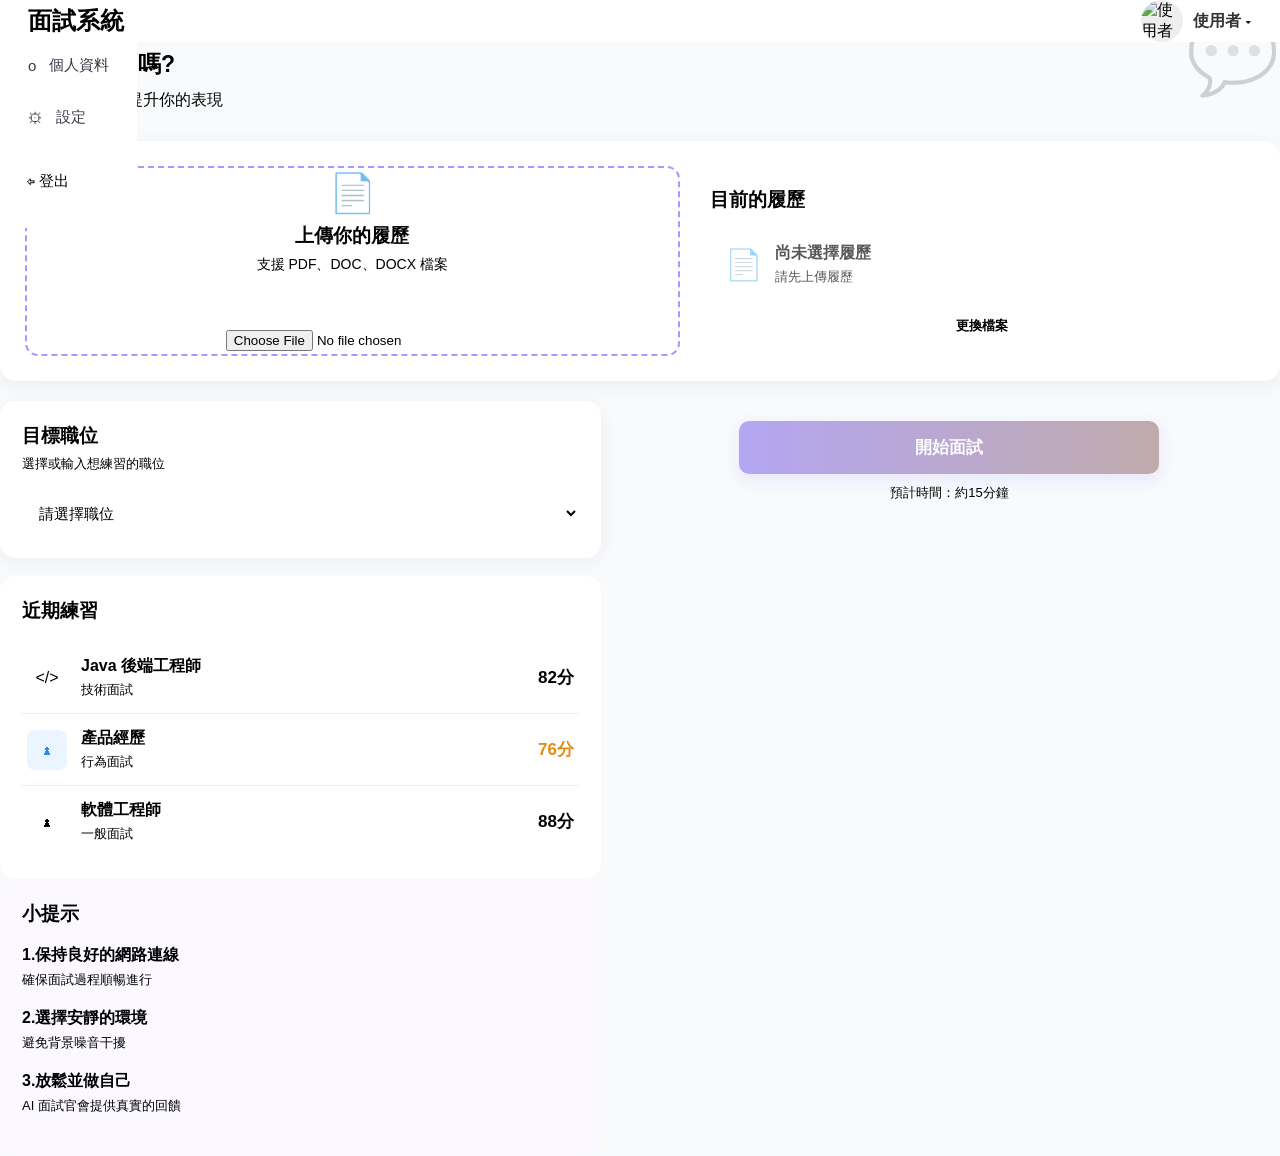
==== main.html @ 6838dca1 "Initial commit" ====
<!DOCTYPE html>
<html lang="zh-tw">
    <head>
        <meta charset="UTF-8">
        <meta name="viewpoint" content="width=device-width, intial-scale=1.0">
        <title>AI Interview</title>
        <link rel="stylesheet" href="style.css">
    </head>

    <body>
        <div class="app-shell">
            <header class="app-header">
                <div class="header-left">
                    <button id="drawerMenu" class="mobile-menu-btn">
                        ☰
                    </button>
                    <a href="main.html" class="dashboard-logo">
                        面試系統
                    </a>
                </div>
                <div id="user-profile" class="dashboard-user">
                    <img
                        id="user-photo"
                        class="dashboard-user-photo"
                        src=""
                        alt="使用者頭像"
                    >
                    <div class="dashboard-user-text">
                        <span id="user-name">
                            使用者
                        </span>
                        <span class="user-arrow">
                            ▾
                        </span>
                    </div>
            </header>
            <div id="overlay" class="app-overlay">

            </div>
            <aside id="sideDrawer" class="app-sidebar">
                ]<div class="sidebar-top">
                    <button id="closeBtn" class="sidebar-close">
                        x
                    </button>
                </div>
                <nav class="sidebar-menu">
                    <a href="#" class="sidebar-item">
                        <span>o</span>
                        個人資料
                    </a>
                    <a href="#" class="sidebar-item">
                        <span>⚙</span>
                        設定
                    </a>
                </nav>
                <div class="sidebar-bottom">
                    <button id="logout-btn" class="logout-btn">
                        <span>⇦</span>
                        登出
                    </button>
                </div>
            </aside>

            <main class="dashboard-main">
                <section class="welcome-section">
                    <div>
                        <h1>
                            Hi, <span id="welcome-name">使用者</span>
                        </h1>
                        <h2>
                            準備黑面試了嗎?
                        </h2>
                        <p>
                            透過AI模擬面試，提升你的表現
                        </p>
                    </div>
                    <div class="welcome-decoration">
                        💬
                    </div>
                </section>

                <section class="resume-card">
                    <div
                        id="resume-drop-zone"
                        class="resume-drop-zone"
                    >
                        <div class="resume-file-icon">
                            📄
                        </div>
                        <h3>
                            上傳你的履歷
                        </h3>
                        <p>
                            支援 PDF、DOC、DOCX 檔案
                        </p>
                        <button
                            id="select-resume-btn"
                            class="primary-small-btn"
                            type="button"
                        >
                            選擇檔案
                        </button>
                        <input
                            type="file"
                            id="resume-file"
                            accept=".pdf,.doc,.docx"
                        >
                    </div>
                    <div class="current-resume">
                        <h3>
                            目前的履歷
                        </h3>
                        <div
                            id="resume-preview"
                            class="resume-preview empty"
                        >
                            <div class="resume-preview-icon">
                                📄
                            </div>
                            <div class="resume-preview-info">
                                <strong id="resume-file-name">
                                    尚未選擇履歷
                                </strong>
                                <span id="resume-file-size">
                                    請先上傳履歷
                                </span>
                            </div>
                            <span
                                id="resume-check"
                                class="resume-check"
                            >
                            </span>
                        </div>
                        <button
                            id="change-resume-btn"
                            class="change-file-btn"
                            type="botton"
                        >
                            更換檔案
                        </button>
                    </div>
                </section>

                <section class="interview-settings">
                    <div class="setting-card">
                        <h3>
                            目標職位
                        </h3>
                        <p>
                            選擇或輸入想練習的職位
                        </p>
                        <select id="target-role">
                            <option value="">
                                請選擇職位
                            </option>
                            <option value="Java 後端工程師">
                                Java 後端工程師
                            </option>
                            <option value="前端工程師">
                                前端工程師
                            </option>
                            <option value="軟體工程師">
                                軟體工程師
                            </option>
                            <option value="資料工程師">
                                資料工程師
                        </select>
                    </div>

                <section class="start-interview-section">
                    <button
                        id="start-interview-btn"
                        class="start-interview-btn"
                        disabled
                    >
                        開始面試
                    </button>
                    <p>
                        預計時間：約15分鐘
                    </p>
                </section>

                <section class="dashboard-botton-grid">
                    <div class="recent-card">
                        <h3>
                            近期練習
                        </h3>
                        <div class="practice-item">
                            <div class="practice-icon">
                                &lt;/&gt;
                            </div>
                            <div class="practice-info">
                                <strong>
                                    Java 後端工程師
                                </strong>
                                <span>
                                    技術面試
                                </span>
                            </div>
                            <div class="practice-score good">
                                82分
                            </div>
                        </div>
                        <div class="practice-item">
                            <div class="practice-icon blue">
                                ♟
                            </div>
                            <div class="practice-info">
                                <strong>
                                    產品經歷
                                </strong>
                                <span>
                                    行為面試
                                </span>
                            </div>
                            <div class="practice-score normal">
                                76分
                            </div>
                        </div>
                        <div class="practice-item">
                            <div class="practice-icon">
                                ♟
                            </div>
                            <div class="practice-info">
                                <strong>
                                    軟體工程師
                                </strong>
                                <span>
                                    一般面試
                                </span>
                            </div>
                            <div class="practice-score good">
                                88分
                            </div>
                        </div>
                    </div>
                    <div class="tips-card">
                        <h3>
                            小提示
                        </h3>
                        <div class="tip">
                            <strong>
                                1.保持良好的網路連線
                            </strong>
                            <span>
                                確保面試過程順暢進行
                            </span>
                        </div>
                        <div class="tip">
                            <strong>
                                2.選擇安靜的環境
                            </strong>
                            <span>
                                避免背景噪音干擾
                            </span>
                        </div>
                        <div class="tip">
                            <strong>
                                3.放鬆並做自己
                            </strong>
                            <span>
                                AI 面試官會提供真實的回饋
                            </span>
                        </div>
                    </div>
                </section>
            </main>
        </div>
        <script type="module" src="script.js"></script>
    </body>
</html>
---- style.css ----
*{
    box-sizing: border-box;
    margin: 0;
    padding: 0;
}

body{
    font-family:"PingFang TC", "Helvetica Neue", Helvetica, Arial, sans-serif;
    background-color: #f8fafc;
}

.landing-container{
    width: 100%;
    height: 100vh;
    display: flex;
    flex-direction: column;
    background-color: #ffffff;
}

.top-nav{
    display: flex;
    justify-content: flex-start;
    align-items: center;
    padding: 15px 20px;
    gap: 20px;
    border-bottom: 1px solid #333333;
}

.user-profile{
    margin-left: auto;
    display: flex;
    align-items: center;
    gap: 10px;
    cursor: pointer;
}

.user-photo{
    width: 45px;
    height: 45px;
    border-radius: 50%;
    object-fit: cover;
}

.user-info{
    display: flex;
    flex-direction: column;
}

#user-name{
    font-size: 16px;
    font-weight: bold;
    color: #333333;
}

#user-email{
    font-size: 12px;
    color: #777777;
}

.text-logo{
    text-decoration: none;
    color: #1a6ab4;
    font-size: 24px;
    font-weight: bold;
}

.login-btn{
    background-color: #ffffff;
    color: #1a6ab4;
    border: 2px solid #1a6ab4;
    padding: 4px 24px;
    border-radius: 20px;
    font-size: 16px;
    font-weight: bold;
    cursor: pointer;
    transition: all 0.3s ease;
    margin-left: auto;
}

.login-btn:hover{
    background-color: #1a6ab4;
    color: #ffffff;
}

hr{
    border: none;
    border-top: 1px solid #e5e7eb;
    margin: 0;
}

.hero-section{
    width: 100%;
    max-width: 1482px;
    aspect-ratio: 1482/616;
    margin: 0 auto;
    overflow: hidden;
}

.hero-section img{
    width: 100%;
    height: 100%;
    object-fit: cover;
}

/****************************LOGIN.HTML*********************************/

.login-container{
    display: flex;
    justify-content: center;
    align-items: center;
    min-height: 100vh;
    background-color: #f8fafc;
    padding: 20px;
}

.login-card{
    background-color: #ffffff;
    border-radius: 12px;
    box-shadow: 0 4px 15px rgba(0,0,0,0.1);
    display: flex;
    padding: 40px;
    gap: 40px;
    width: 100%;
    max-width: 650px;
}

.login-traditional{
    flex: 1;
    display: flex;
    flex-direction: column;
    gap: 20px;
}

.input-group{
    display: flex;
    flex-direction: column;
    gap: 8px;
}

.input-group label{
    font-weight: bold;
    color: #4b5563;
    font-size: 16px;
}

.input-group input{
    padding: 12px;
    border: 1px solid #d1d5db;
    border-radius: 6px;
    font-size: 16px;
    outline: none;
    transition: border-color 0.3s;
}

.input-group input:focus{
    border-color: #1a6ab4;
}

.forgot-password{
    text-align: right;
    font-size: 14px;
    color: #1a6ab4;
    text-decoration: none;
    margin-top: -10px;
}

.forgot-password:hover{
    text-decoration: underline;
}

.register{
    text-align: left;
    font-size: 14px;
    color: #1a6ab4;
    text-decoration: none;
    margin-top: -10px;
}

.register:hover{
    text-decoration: underline;
}

.register-forgot{
    display: flex;
    justify-content: space-between;
    align-items: center;
    width: 100%;
    margin-top: -10px;
}

.register-forgot a{
    text-decoration: none;
    color: #64748b;
    font-size: 14px;
}

.register-forgot a:hover{
    color: #1a6ab4;
}

.submit-btn{
    background-color: #1a6ab4;
    color: white;
    border: none;
    padding: 12px;
    border-radius: 6px;
    font-size: 16px;
    font-weight: bold;
    cursor: pointer;
    transition: background-color 0.3s;
}

.submit-btn:hover{
    background-color: #145a9a;
}

.divider{
    width: 2px;
    background-color: #e5e7eb;
    margin: 10px 0;
}

.login-others{
    flex:1;
    display: flex;
    flex-direction: column;
    align-items: center;
    justify-content: center;
    gap: 25px;
}

.login-others p{
    font-size: 18px;
    font-weight: bold;
    color: #4b5563;
}

.social-icons{
    display: flex;
    gap: 20px;
}

.icon-btn{
    width: 50px;
    height: 50px;
    border-radius: 50%;
    object-fit: cover;
    border: 1px solid #d1d5db;
    background-color: #ffffff;
    font-size: 20px;
    font-weight: bold;
    color: #555555;
    cursor: pointer;
    display: flex;
    justify-content: center;
    align-items: center;
    transition: all 0.3s;
}

.icon-btn:hover{
    background-color: #f3f4f6;
    border-color: #9ca3af;
    transform: scale(1.1);
}

/****************************main.html*********************************/
.menu-btn{
    background: none;
    border: none;
    color: #1a6ab4;
    font-size: 28px;
    cursor: pointer;
    transition: color 0.3s;
    padding: 8px 12px;
    border-radius: 4px;
    align-self: flex-start;
    margin-top: 10px;
    margin-left: 10px;
}

.menu-btn:hover{
    color: #145a9a;
    background-color: #f3f4f6;
}

.drawer{
    position: fixed;
    top: 0;
    left: 0;
    width: 280px;
    height: 100vh;
    background: white;
    box-shadow: 2px 0 10px rgba(0,0,0,0.2);
    z-index: 1000;
    transform: translateX(-100%);
    transition: transform 0.3s ease-in-out;
}

.drawer.is-open{
    transform: translateX(0);
}

.overlay{
    position: fixed;
    top: 0;
    left: 0;
    width: 100%;
    height: 100vh;
    background-color: rgba(0,0,0,0.5);
    z-index: 900;
    opacity: 0;
    pointer-events: none;
    transition: opacity 0.3s ease-in-out;
}

.overlay.is-open{
    opacity: 1;
    pointer-events: auto;
}

.drawer-header{
    display: flex;
    justify-content: space-between;
    padding: 20px;
    border-bottom: 1px solid #e5e7eb;
}

.close-btn{
    background: none;
    border: none;
    font-size: 20px;
    cursor: pointer;
}

.drawer-menu{
    list-style: none;
    padding: 20px;
    display: flex;
    flex-direction: column;
    gap: 15px;
}

.drawer-menu a{
    text-decoration: none;
    color: #333;
    font-size: 18px;
    display: block;
}

.drawer-menu a:hover{
    color: #1a6ab4;
}

.contact{
    list-style: none;
    padding: 20px;
    display: flex;
    flex-direction: column;
    gap: 15px;
}

.contact a{
    text-decoration: none;
    color: #333;
    font-size: 16px;
    display: block;
}

.contact a:hover{
    color: #1a6ab4;
}

/****************************Information.html*********************************/
.info-container{
    display: flex;
    justify-content: center;
    align-items: center;
    min-height: 100vh;
    background-color: #f8fafc;
    padding: 20px;
    flex-direction: column;
    font-size: 24px;
}

.required::after{
    content: " *";
    color: red;
    font-size: 14px;
}

.input-group, .submit-info-btn{
    margin-bottom: 20px;
    padding: 2px;
    display: flex;
    gap: 10px;
}

.input-group label{
    width: 80px;
    text-align: left;
    font-weight: bold;
}

.input-group input{
    flex: 1;
    padding: 8px;
}

.submit-info-btn{
    margin-bottom: 20px;
    display: flex;
    justify-content: center;
    gap: 20px;
    flex-direction: row;
    align-items: center;
}

.submit-info-btn a{
    padding: 10px 20px;
    font-size: 14px;
    font-weight: bold;
    border: 2px solid #abcaf0;
    border-radius: 10px;
    background-color: #abcaf0;
    cursor: pointer;
    transition: opacity 0.1s ease-in 0.1s;
    text-decoration: none;
    color: #4b5563;
}

.submit-info-btn a:hover{
    box-shadow: 0 4px 8px rgba(0,0,0,0.2);
}

.resume-container{
    flex: 1;
    display: flex;
    flex-direction: column;
    justify-content: center;
    align-items: center;
    gap: 20px;
}

.resume-btn{
    width: 220px;
    padding: 15px 30px;
    border: none;
    border-radius: 10px;
    background-color: #1a6ab4;
    color: white;
    font-size: 20px;
    font-weight: bold;
    cursor: pointer;
    transition: 0.3s;
}

.resume-btn:hover{
    background-color: #145a9a;
    transform: translateY(-2px);
}

.resume-info{
    display: none;
    align-items: center;
    gap: 10px;
    padding: 15px 25px;
    background-color: #f8fafc;
    border: 1px solid #d1d5db;
    border-radius: 10px;
    font-size: 16px;
}

.file-icon{
    font-size: 30px;
}

.root{
    --purple: #6c4cf1;
    --purple-dark: #5638dd;
    --purple-light: #f0ecff;
    --background: #f8f7fc;
    --surface: #ffffff;
    --text-main: #202124;
    --text-secondary: #77758a;
    --border: #e6e3ef;
    --green: #19a765;
    --sidebar-width: 220px;
    --header-height: 70px;
}

.app-shell{
    min-height: 100vh;
    background: var(--background);
}

.app-header{
    height: var(--header-height);
    position: fixed;
    top: 0;
    left: 0;
    right: 0;
    z-index: 1200;
    background: white;
    border-bottom: 1px solid var(--border);
    display: flex;
    justify-content: space-between;
    align-items: cneter;
    padding: 0 28px;
}

.header-left{
    display: flex;
    align-items: center;
    gap: 15px;
}

.dashboard-logo{
    color: var(--purple);
    font-size: 24px;
    font-weight: 800;
    text-decoration: none;
}

.mobile-menu-btn{
    display: none;
    border: none;
    background: none;
    font-size: 26px;
    cursor: pointer;
}

.dashboard-user{
    display: flex;
    align-items: center;
    gap: 10px;
    cursor: pointer;
}

.dashboard-user-photo{
    width: 42px;
    height: 42px;
    border-radius: 50%;
    object-fit: cover;
    background: #eee;
}

.dashground-user-text{
    display: flex;
    align-items: center;
    gap: 8px;
    font-weight: 700;
}

.user-arrow{
    font-size: 13px;
}

.app-sidebar{
    position: fixed;
    left: 0;
    top: var(--header-height);
    width: var(--sidebar-width);
    height: calc(100vh - var(--header-height));
    background: white;
    border-right: 1px solid var(--border);
    z-index: 1000;
    display: flex;
    flex-direction: column;
    padding: 25px 12px;
}

.sidebar-top{
    display: none;
}

.sidebar-menu{
    display: flex;
    flex-direction: column;
    gap: 7px;
}

.sidebar-item{
    padding: 13px 16px;
    display: flex;
    align-items: center;
    gap: 13px;
    border-radius: 9px;
    color: #393746;
    text-decoration: none;
    font-size: 15px;
    transition: 0.2s;
}

.sidebar-item:hover{
    background: #f6f3ff;
    color: var(--purple);
}

.sidebar-item-active{
    background: var(purple-light);
    color: var(--purple);
    font-weight: 700;
}

.sidebar-bottom{
    margin-top: auto;
    border-top: 1px solid var(--border);
    padding-top: 20px;
}

.logout-btn{
    width: 100%;
    border: none;
    background: none;
    padding: 12px 15px;
    text-align: left;
    cursor: pointer;
    font-size: 15px;
    border-radius: 8px;
}

.logout-btn:hover{
    background: #f5f5f7;
}

.dashboard-main{
    margin-left: var(--sidebar-width);
    padding:
        calc(var(--header-height) + 40px)
        55px
        60px;
    max-width: 1350px;
}

.welcome-section{
    display: flex;
    justify-content: space-between;
    align-items: center;
    margin-bottom: 30px;
}

.welcome-section h1{
    font-size: 30px;
    color: var(--text-main);
    margin-bottom: 8px;
}

.welcome-section h2{
    font-size: 23px;
    margin-bottom: 10px;
}

.welcome-section p{
    color: var(--text-secondary);
}

.welcome-decoration{
    font-size: 75px;
    opacity: 0.17;
}

.resume-card{
    background: white;
    border: 1px solid var(--border);
    border-radius: 16px;
    padding: 25px;
    display: grid;
    grid-template-columns: 1.2fr 1fr;
    gap: 30px;
    box-shadow: 0 5px 20px rgba(43, 35, 79, 0.06);
}

.resume-drop-zone{
    border: 2px dashed #a897ff;
    border-radius: 13px;
    min-height: 190px;
    display: flex;
    flex-direction: column;
    align-items: center;
    justify-content: center;
    cursor: pointer;
    transition: 0.25s;
}

.resume-drop-zone:hover{
    background: #faf9ff;
    border-color: var(--purple);
}

.resume-file-icon{
    font-size: 38px;
    margin-bottom: 8px;
}

.resume-drop-zone h3{
    margin-bottom: 7px;
}

.resume-drop-zone p{
    color: var(--text-secondary);
    margin-bottom: 18px;
    font-size: 14px;
}

.primary-small-btn{
    border: none;
    border-radius: 8px;
    padding: 10px 22px;
    background: var(--purple);
    color: white;
    font-weight: 700;
    cursor: pointer;
}

.primary-small-btn:hover{
    background: var(--purple-dark);
}

.current-resume{
    display: flex;
    flex-direction: column;
    justify-content: center;
}

.current-resume h3{
    margin-bottom: 14px;
}

.resume-preview{
    display: flex;
    align-items: center;
    gap: 13px;
    border: 1px solid var(--border);
    border-radius: 10px;
    padding: 15px;
    min-height: 75px;
}

.resume-preview.empty{
    opacity: 0.65;
}

.resume-preview-icon{
    font-size: 30px;
}

.resume-preview-info{
    display: flex;
    flex-direction: column;
    gap: 4px;
    flex: 1;
}

.resume-preview-info span{
    font-size: 13px;
    color: var(--text-secondary);
}

.resume-check{
    font-size: 25px;
    color: var(--green);
    font-weight: 700;
}

.change-file-btn{
    border: none;
    background: none;
    color: var(--purple);
    cursor: pointer;
    margin-top: 15px;
    font-weight: 700;
}

.interview-settings{
    display: grid;
    grid-template-columns: 1fr 1.1fr;
    gap: 18px;
    margin-top: 20px;
}

.setting-card{
    background: white;
    border: 1px solid var(--border);
    border-radius: 15px;
    padding: 22px;
    box-shadow: 0 5px 20px rgba(43,35,79,0.05);
}

.setting-card h3{
    margin-bottom: 6px;
}

.setting-card > p{
    color: var(--text-secondary);
    font-size: 13px;
    margin-bottom: 18px;
}

#target-role{
    width: 100%;
    padding: 13px;
    border: 1px solid var(--border);
    border-radius: 8px;
    background: white;
    font-size: 15px;
    outline: none;
}

#target-role:focus{
    border-color: var(--purple);
}

.interview-types{
    display: grid;
    grid-template-columns: repeat(3,1fr);
    gap: 10px;
}

.type-option{
    border: 1px solid var(--border);
    border-radius: 10px;
    padding: 14px 8px;
    cursor: pointer;
    text-align: center;
    display: flex;
    flex-direction: column;
    gap: 5px;
    transition: 0.2s;
}

.type-option input{
    display: none;
}

.type-option:hover{
    border-color: #a996ff;
}

.type-option.selected{
    border-color: var(--purple);
    color: var(--purple);
    background: #faf8ff;
}

.type-icon{
    font-size: 20px;
}

.type-option small{
    color: var(--text-secondary);
}

.start-interview-section{
    text-align: center;
    padding: 20px;
}

.start-interview-btn{
    width: 420px;
    max-width: 100%;
    padding: 15px;
    border: none;
    border-radius: 10px;
    background: linear-gradient(
        90deg,
        #6241e9,
        #7d4b4a
    );
    color: white;
    font-size: 17px;
    font-weight: 800;
    cursor: pointer;
    box-shadow: 0 5px 15px rgba(108, 76, 241, 0.25);
    transition: 0.2s;
}

.start-interview-btn:hover:not(:diisabled){
    transform: translateY(-2px);
}

.start-interview-btn:disabled{
    opacity: 0.45;
    cursor: not-allowed;
}

.start-interview-section p{
    margin-top: 10px;
    color: var(--text-secondary);
    font-size: 13px;
}

.dashboard-bottom-grid{
    display: grid;
    grid-template-columns: 2fr 1fr;
    gap: 18px;
}

.recent-card, .tips-card{
    background: white;
    border: 1px solid var(--border);
    border-radius: 15px;
    padding: 22px;
}

.recent-card h3, .tips-card h3{
    margin-bottom: 18px;
}

.practice-item{
    display: flex;
    align-items: center;
    gap: 14px;
    padding: 14px 5px;
    border-bottom: 1px solid #eee;
}

.practice-item:last-child{
    border-bottom: none;
}

.practice-icon{
    width: 40px;
    height: 40px;
    border-radius: 8px;
    display: flex;
    justify-content: center;
    align-items: center;
    background: var(--purple-light);
    color: var(--purple);
}

.practice-icon.blue{
    background: #eaf5ff;
    color: #268cf3;
}

.practice-info{
    display: flex;
    flex-direction: column;
    flex: 1;
    gap: 4px;
}

.practice-info span{
    font-size: 13px;
    color: var(--text-secondary);
}

.practice-score{
    font-weight: 800;
    font-size: 17px;
}

.practice-score.normal{
    color: #e68a16;
}

.tips-card{
    background: #fbf9ff;
    border-color: #dcd3ff;
}

.tips-card h3{
    color: var(--purple);
}

.tip{
    margin-bottom: 19px;
    display: flex;
    flex-direction: column;
    gap: 5px;
}

.tip span{
    color: var(--text-secondary);
    font-size: 13px;
}

.app-overlay{
    display: none;
}

@media(max-width: 850px){
    .mobile-menu-btn{
        display: block;
    }

    .dashboard-user-text{
        display: none;
    }

    .app-sidebar{
        transform: translateY(-100%);
        transition: transform 0.3s ease;
    }

    .app-sidebar.is-open{
        transform: translateX(0);
    }

    .sidebar-top{
        display: block;
        text-align: right;
    }

    .sidebar-close{
        border: none;
        background: none;
        font-size: 30px;
        cursor: pointer;
    }

    .app-overlay{
        display: block;
        position: fixed;
        inset: 0;
        background: rgba(0,0,0,0.35);
        z-index: 900;
        opacity: 0;
        pointer-events: none;
        transition: 0.3s;
    }

    .app-overlay.is-open{
        opacity: 1;
        pointer-events: auto;
    }

    .dashboard-card{
        grid-template-columns: 1fr;
    }

    .interview-settings{
        grid-template-columns: 1fr;
    }

    .dashboard-bottom-grid{
        grid-template-columns: 1fr;
    }

    .interview-types{
        grid-template-columns: 1fr;
    }

    .welcome-decoration{
        display: none;
    }
}
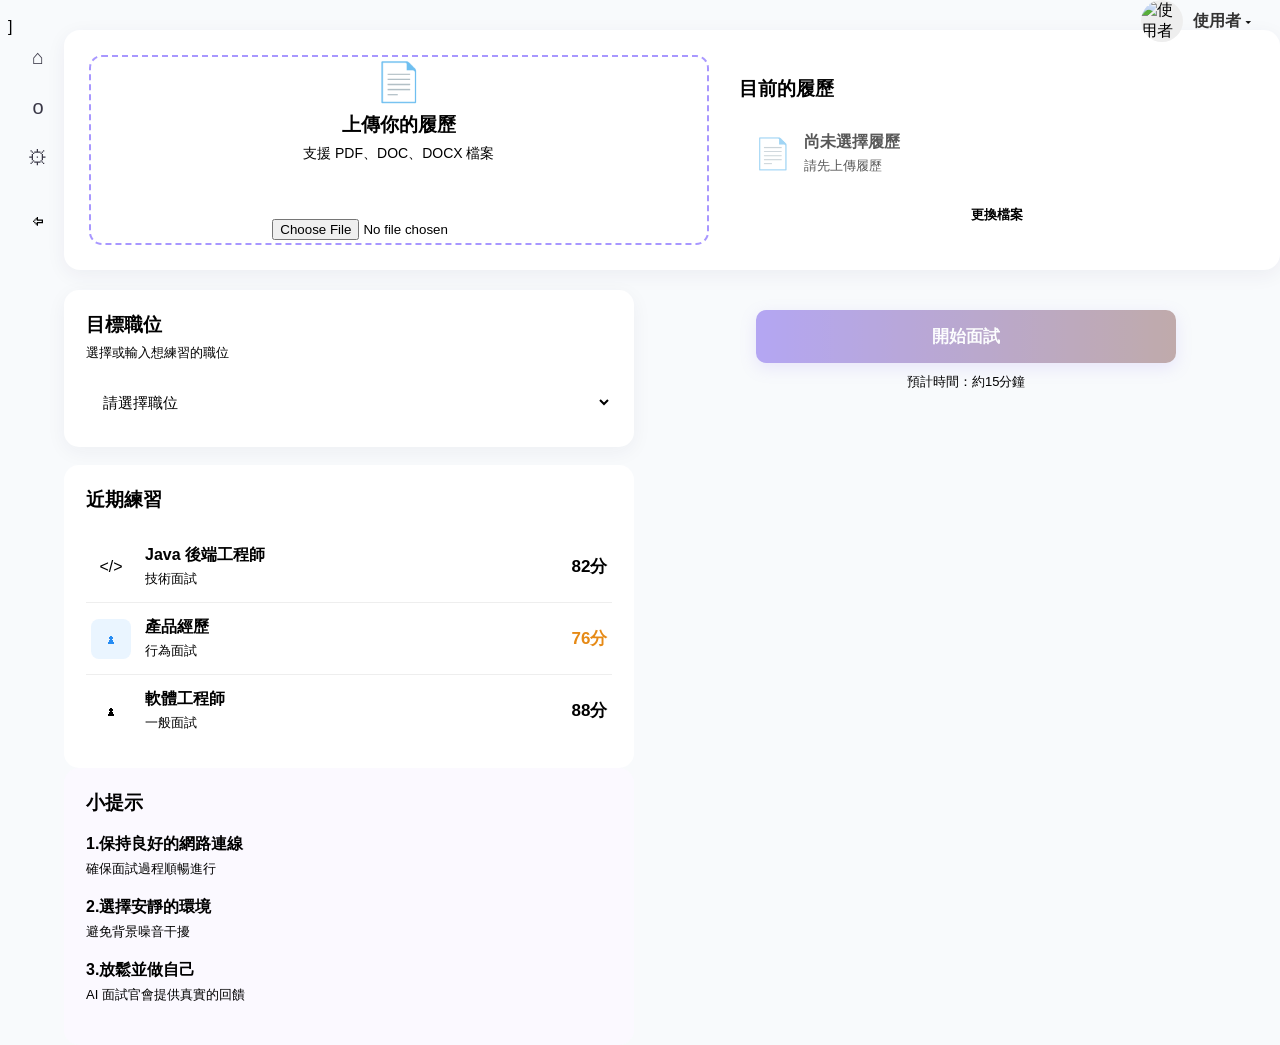
==== commit e54b7555: "sidebar adjust" ====
--- a/main.html
+++ b/main.html
@@ -10,14 +10,8 @@
     <body>
         <div class="app-shell">
             <header class="app-header">
-                <div class="header-left">
-                    <button id="drawerMenu" class="mobile-menu-btn">
-                        ☰
-                    </button>
-                    <a href="main.html" class="dashboard-logo">
-                        面試系統
-                    </a>
-                </div>
+                <!--<div class="header-left">
+                </div>-->
                 <div id="user-profile" class="dashboard-user">
                     <img
                         id="user-photo"
@@ -44,26 +38,30 @@
                     </button>
                 </div>
                 <nav class="sidebar-menu">
-                    <a href="#" class="sidebar-item">
-                        <span>o</span>
-                        個人資料
+                    <a href="main.html" class="sidebar-item" title="首頁">
+                        <span class="menu-icon">⌂</span>
+                        <span class="menu-text">首頁</span>
                     </a>
-                    <a href="#" class="sidebar-item">
-                        <span>⚙</span>
-                        設定
+                    <a href="#" class="sidebar-item" title="個人資料">
+                        <span class="menu-icon">o</span>
+                        <span class="menu-text">個人資料</span>
+                    </a>
+                    <a href="#" class="sidebar-item" title="設定">
+                        <span class="menu-icon">⚙</span>
+                        <span class="menu-text">設定</span>
                     </a>
                 </nav>
                 <div class="sidebar-bottom">
-                    <button id="logout-btn" class="logout-btn">
-                        <span>⇦</span>
-                        登出
+                    <button id="logout-btn" class="logout-btn" title="登出">
+                        <span class="menu-icon">⇦</span>
+                        <span class="menu-text">登出</span>
                     </button>
                 </div>
             </aside>
 
             <main class="dashboard-main">
                 <section class="welcome-section">
-                    <div>
+                    <!--<div>
                         <h1>
                             Hi, <span id="welcome-name">使用者</span>
                         </h1>
@@ -73,10 +71,7 @@
                         <p>
                             透過AI模擬面試，提升你的表現
                         </p>
-                    </div>
-                    <div class="welcome-decoration">
-                        💬
-                    </div>
+                    </div>-->
                 </section>
 
                 <section class="resume-card">
--- a/style.css
+++ b/style.css
@@ -500,11 +500,11 @@
     left: 0;
     right: 0;
     z-index: 1200;
-    background: white;
+    background: transparent;
     border-bottom: 1px solid var(--border);
     display: flex;
-    justify-content: space-between;
-    align-items: cneter;
+    justify-content: flex-end;
+    align-items: center;
     padding: 0 28px;
 }
 
@@ -521,19 +521,12 @@
     text-decoration: none;
 }
 
-.mobile-menu-btn{
-    display: none;
-    border: none;
-    background: none;
-    font-size: 26px;
-    cursor: pointer;
-}
-
 .dashboard-user{
     display: flex;
     align-items: center;
     gap: 10px;
     cursor: pointer;
+    margin-left: auto;
 }
 
 .dashboard-user-photo{
@@ -559,14 +552,16 @@
     position: fixed;
     left: 0;
     top: var(--header-height);
-    width: var(--sidebar-width);
+    width: 64px;
     height: calc(100vh - var(--header-height));
-    background: white;
+    background: transparent;
     border-right: 1px solid var(--border);
     z-index: 1000;
     display: flex;
     flex-direction: column;
-    padding: 25px 12px;
+    padding: 18px 8px;
+    transition: width 0.25s ease;
+    overflow: hidden;
 }
 
 .sidebar-top{
@@ -580,20 +575,48 @@
 }
 
 .sidebar-item{
-    padding: 13px 16px;
-    display: flex;
-    align-items: center;
-    gap: 13px;
-    border-radius: 9px;
+    padding: 10px 8px;
+    display: flex;
+    align-items: center;
+    justify-content: center;
+    gap: 0;
+    border-radius: 8px;
     color: #393746;
     text-decoration: none;
     font-size: 15px;
     transition: 0.2s;
+    position: relative;
+    width: 100%;
+    overflow: visible;
 }
 
 .sidebar-item:hover{
     background: #f6f3ff;
     color: var(--purple);
+}
+
+.sidebar-item .menu-text,
+.logout-btn .menu-text{
+    position: absolute;
+    left: 52px;
+    white-space: nowrap;
+    opacity: 0;
+    transform: translateX(-8px);
+    transition: opacity 0.18s ease, transform 0.18s ease;
+    pointer-events: none;
+    background: rgba(18, 29, 51, 0.96);
+    color: #fff;
+    padding: 6px 10px;
+    border-radius: 7px;
+    font-size: 13px;
+    box-shadow: 0 6px 14px rgba(0,0,0,0.12);
+    z-index: 20;
+}
+
+.sidebar-item:hover .menu-text,
+.logout-btn:hover .menu-text{
+    opacity: 1;
+    transform: translateX(0);
 }
 
 .sidebar-item-active{
@@ -612,11 +635,17 @@
     width: 100%;
     border: none;
     background: none;
-    padding: 12px 15px;
+    padding: 10px 8px;
     text-align: left;
     cursor: pointer;
     font-size: 15px;
     border-radius: 8px;
+    display: flex;
+    align-items: center;
+    justify-content: center;
+    gap: 0;
+    overflow: visible;
+    position: relative;
 }
 
 .logout-btn:hover{
@@ -624,7 +653,7 @@
 }
 
 .dashboard-main{
-    margin-left: var(--sidebar-width);
+    margin-left: 64px;
     padding:
         calc(var(--header-height) + 40px)
         55px
@@ -1045,4 +1074,61 @@
     .welcome-decoration{
         display: none;
     }
+}
+
+.app-sidebar{
+    width: 76px;
+    transition: width 0.3s ease;
+}
+
+.app-sidebar.collapsed{
+    width: 64px;
+}
+
+.dashboard-main{
+    margin-left: 64px;
+    transition: margin-left 0.3s ease;
+}
+
+.dashboard-main.sidebar-collapsed{
+    margin-left: 64px;
+}
+
+.app-sidebar.collapsed .menu-text{
+    display: none;
+}
+
+.app-sidebar.collapsed{
+    width: 72px;
+}
+
+.app-sidebar.collapsed .menu-text{
+    display: none;
+}
+
+.app-sidebar.collapsed .sidebar-item{
+    justify-content: center;
+    padding-left: 0;
+    padding-right: 0;
+}
+
+.menu-icon{
+    min-width: 24px;
+    text-align: center;
+    font-size: 20px;
+}
+
+.app-sidebar.collapsed .logout-btn{
+    display: flex;
+    justify-content: center;
+}
+
+.app-sidebar.collapsed .logout-btn .menu-text{
+    display: none;
+}
+
+.app-sidebar.collapsed .menu-text,
+.app-sidebar.collapsed .logout-btn .menu-text{
+    opacity: 0;
+    display: none;
 }
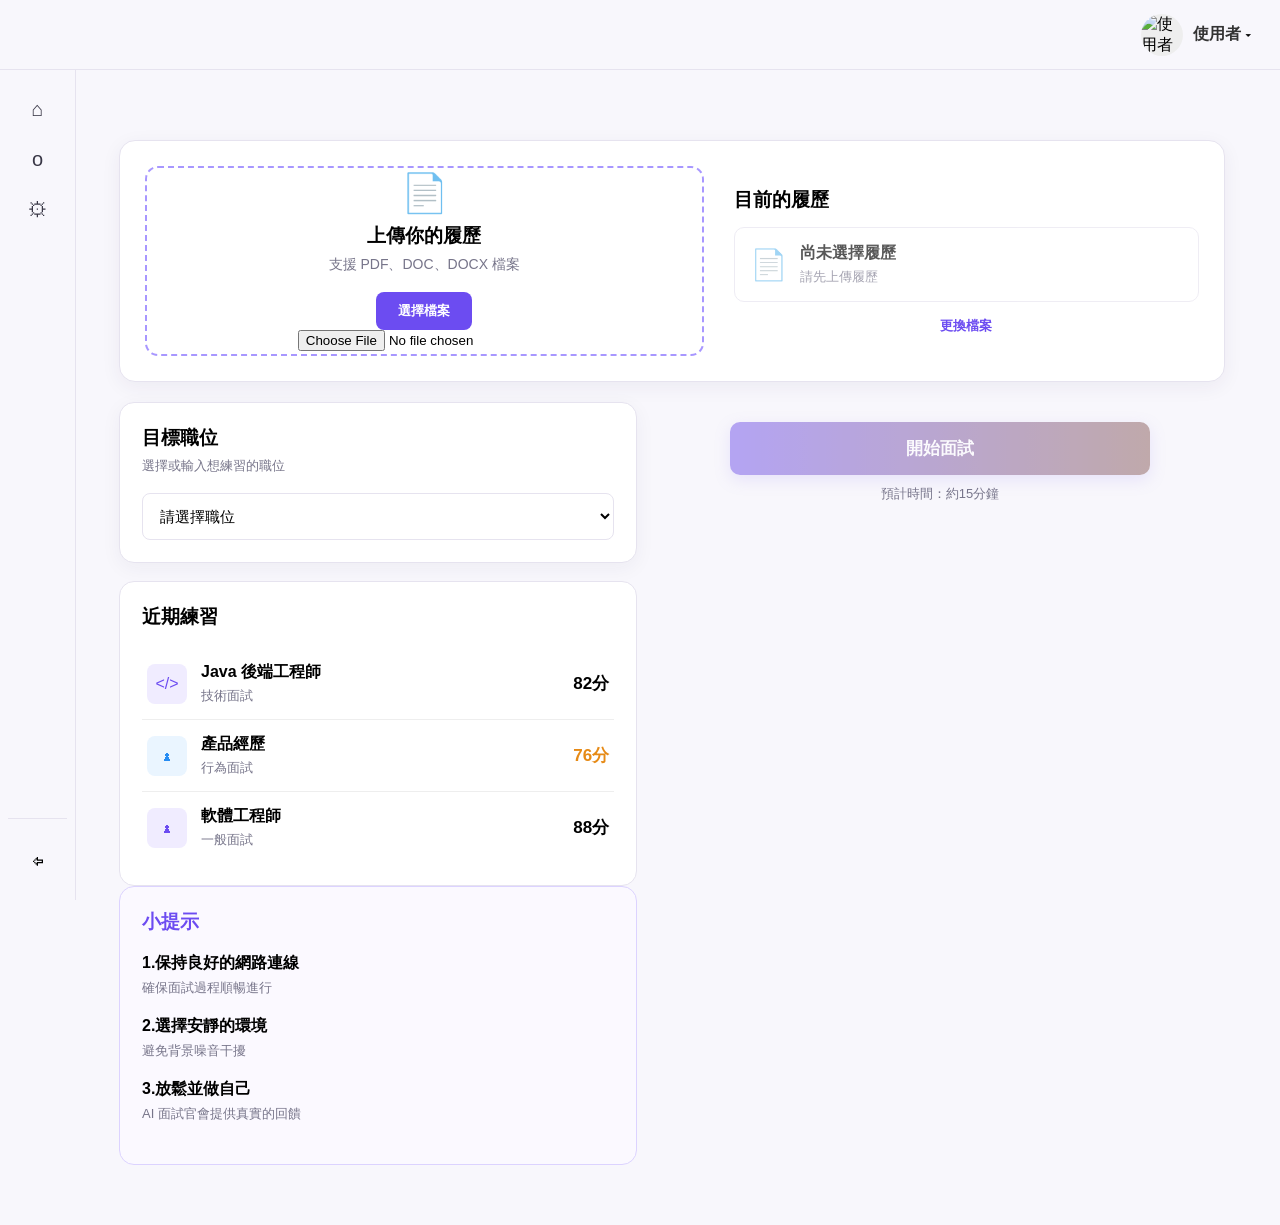
==== commit 40e398f3: "adjust" ====
--- a/main.html
+++ b/main.html
@@ -32,7 +32,7 @@
 
             </div>
             <aside id="sideDrawer" class="app-sidebar">
-                ]<div class="sidebar-top">
+                <div class="sidebar-top">
                     <button id="closeBtn" class="sidebar-close">
                         x
                     </button>
--- a/style.css
+++ b/style.css
@@ -474,10 +474,12 @@
     font-size: 30px;
 }
 
-.root{
+:root{
     --purple: #6c4cf1;
     --purple-dark: #5638dd;
     --purple-light: #f0ecff;
+    --sidebar-hover: rgba(108, 76, 241, 0.12);
+    --sidebar-hover-strong: rgba(108, 76, 241, 0.18);
     --background: #f8f7fc;
     --surface: #ffffff;
     --text-main: #202124;
@@ -584,15 +586,20 @@
     color: #393746;
     text-decoration: none;
     font-size: 15px;
-    transition: 0.2s;
     position: relative;
     width: 100%;
     overflow: visible;
+    transition:
+        background-color 0.2s ease,
+        color 0.2s ease,
+        transform 0.2s ease;
 }
 
 .sidebar-item:hover{
-    background: #f6f3ff;
-    color: var(--purple);
+    background-color: rgba(108, 76, 241, 0.12);
+    color: #5b3fd6;
+    backdrop-filter: blur(6px);
+    transform: translateX(2px);
 }
 
 .sidebar-item .menu-text,
@@ -611,12 +618,24 @@
     font-size: 13px;
     box-shadow: 0 6px 14px rgba(0,0,0,0.12);
     z-index: 20;
+    width: 100%;
+    border: none;
+    background: transparent;
+    padding: 10px 8px;
+    border-radius: 8px;
+    cursor: pointer;
+    transition: 
+        background-color 0.2s ease,
+        color 0.2s ease,
+        transform 0.2s ease;
 }
 
 .sidebar-item:hover .menu-text,
 .logout-btn:hover .menu-text{
-    opacity: 1;
-    transform: translateX(0);
+    background-color: rgba(108, 76, 241, 0.12);
+    color: #5b3fd6;
+    backdrop-filter: blur(6px);
+    transform: translateX(2px);
 }
 
 .sidebar-item-active{
@@ -649,7 +668,10 @@
 }
 
 .logout-btn:hover{
-    background: #f5f5f7;
+    background-color: rgba(108, 76, 241, 0.12);
+    color: #5b3fd6;
+    backdrop-filter: blur(6px);
+    transform: translateX(2px);
 }
 
 .dashboard-main{
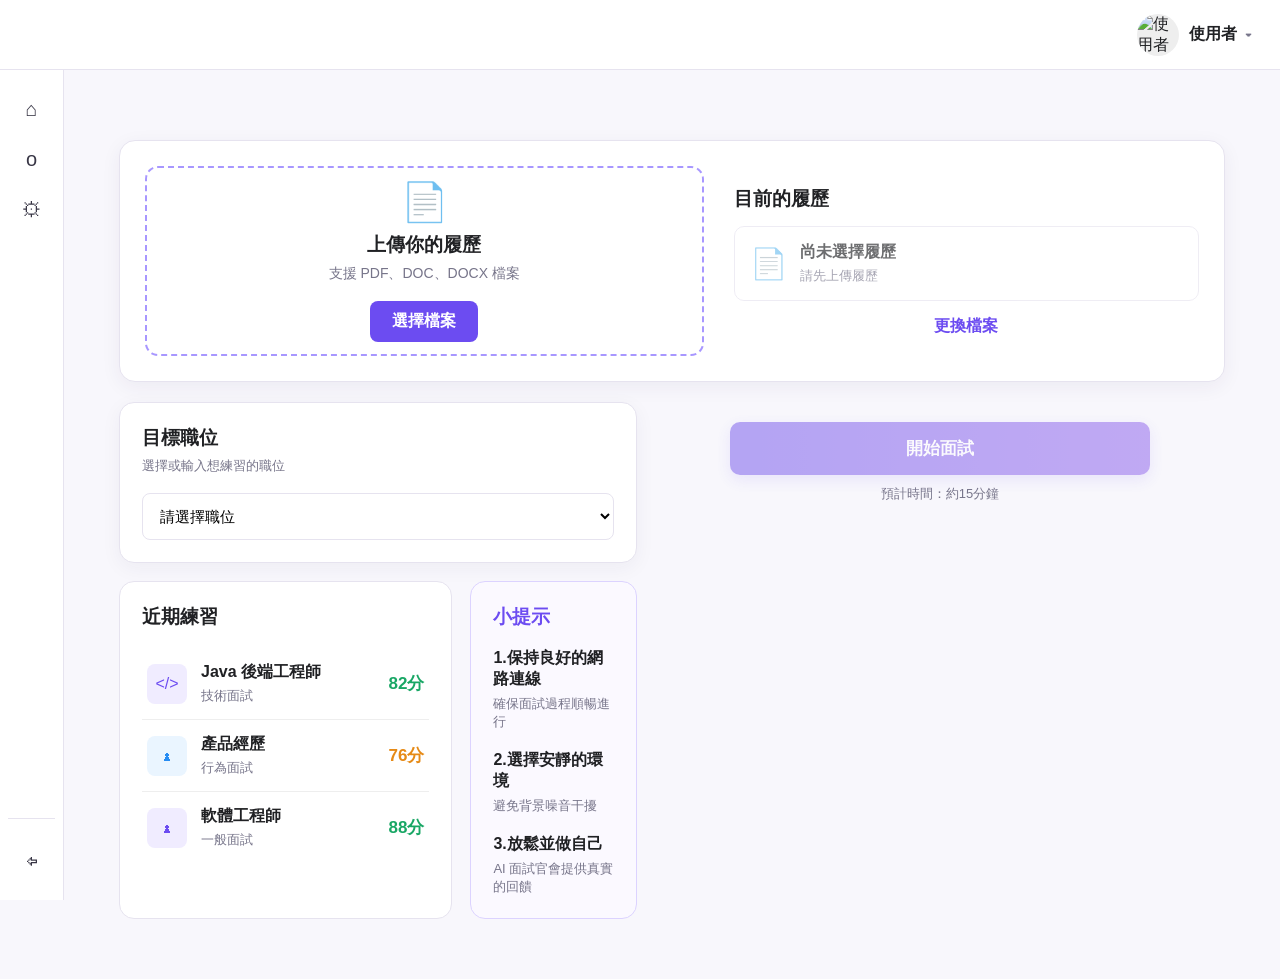
==== commit c50c21d7: "database" ====
--- a/main.html
+++ b/main.html
@@ -91,7 +91,7 @@
                         <button
                             id="select-resume-btn"
                             class="primary-small-btn"
-                            type="button"
+                            type="buttom"
                         >
                             選擇檔案
                         </button>
--- a/style.css
+++ b/style.css
@@ -1,1156 +1,1316 @@
-*{
+/* =========================================================
+   AI Interview - style.css
+   整理版
+   ========================================================= */
+
+/* =========================
+   1. 全域設定
+   ========================= */
+
+:root {
+    --blue: #1a6ab4;
+    --blue-dark: #145a9a;
+
+    --purple: #6c4cf1;
+    --purple-dark: #5638dd;
+    --purple-light: #f0ecff;
+
+    --page-bg: #f8fafc;
+    --dashboard-bg: #f8f7fc;
+    --surface: #ffffff;
+
+    --text-main: #202124;
+    --text-secondary: #77758a;
+
+    --border: #e6e3ef;
+    --border-neutral: #e5e7eb;
+
+    --green: #19a765;
+
+    --header-height: 70px;
+    --sidebar-width: 64px;
+}
+
+* {
     box-sizing: border-box;
     margin: 0;
     padding: 0;
 }
 
-body{
-    font-family:"PingFang TC", "Helvetica Neue", Helvetica, Arial, sans-serif;
-    background-color: #f8fafc;
-}
-
-.landing-container{
+body {
+    font-family: "PingFang TC", "Helvetica Neue", Helvetica, Arial, sans-serif;
+    background: var(--page-bg);
+    color: var(--text-main);
+}
+
+button,
+input,
+select {
+    font: inherit;
+}
+
+
+/* =========================================================
+   2. 首頁 / 共用頂部導覽
+   ========================================================= */
+
+.landing-container {
     width: 100%;
-    height: 100vh;
+    min-height: 100vh;
     display: flex;
     flex-direction: column;
-    background-color: #ffffff;
-}
-
-.top-nav{
-    display: flex;
-    justify-content: flex-start;
-    align-items: center;
+    background: var(--surface);
+}
+
+.top-nav {
+    display: flex;
+    align-items: center;
+    gap: 20px;
     padding: 15px 20px;
-    gap: 20px;
-    border-bottom: 1px solid #333333;
-}
-
-.user-profile{
+    border-bottom: 1px solid var(--border-neutral);
+}
+
+.text-logo {
+    color: var(--blue);
+    font-size: 24px;
+    font-weight: 700;
+    text-decoration: none;
+}
+
+.login-btn {
     margin-left: auto;
-    display: flex;
-    align-items: center;
-    gap: 10px;
+    padding: 4px 24px;
+
+    border: 2px solid var(--blue);
+    border-radius: 20px;
+
+    background: var(--surface);
+    color: var(--blue);
+
+    font-size: 16px;
+    font-weight: 700;
+    text-decoration: none;
+
     cursor: pointer;
-}
-
-.user-photo{
-    width: 45px;
-    height: 45px;
-    border-radius: 50%;
-    object-fit: cover;
-}
-
-.user-info{
-    display: flex;
-    flex-direction: column;
-}
-
-#user-name{
-    font-size: 16px;
-    font-weight: bold;
-    color: #333333;
-}
-
-#user-email{
-    font-size: 12px;
-    color: #777777;
-}
-
-.text-logo{
+
+    transition:
+        background-color 0.2s ease,
+        color 0.2s ease;
+}
+
+.login-btn:hover {
+    background: var(--blue);
+    color: #ffffff;
+}
+
+.using-interface {
+    color: #64748b;
+    font-weight: 600;
     text-decoration: none;
-    color: #1a6ab4;
-    font-size: 24px;
-    font-weight: bold;
-}
-
-.login-btn{
-    background-color: #ffffff;
-    color: #1a6ab4;
-    border: 2px solid #1a6ab4;
-    padding: 4px 24px;
-    border-radius: 20px;
-    font-size: 16px;
-    font-weight: bold;
-    cursor: pointer;
-    transition: all 0.3s ease;
-    margin-left: auto;
-}
-
-.login-btn:hover{
-    background-color: #1a6ab4;
-    color: #ffffff;
-}
-
-hr{
-    border: none;
-    border-top: 1px solid #e5e7eb;
-    margin: 0;
-}
-
-.hero-section{
+    transition: color 0.2s ease;
+}
+
+.using-interface:hover {
+    color: var(--blue);
+}
+
+/* top-nav 已有底線，避免 hr 重複畫線 */
+.landing-container > hr {
+    display: none;
+}
+
+.hero-section {
     width: 100%;
     max-width: 1482px;
-    aspect-ratio: 1482/616;
+    aspect-ratio: 1482 / 616;
     margin: 0 auto;
     overflow: hidden;
 }
 
-.hero-section img{
+.hero-section img {
     width: 100%;
     height: 100%;
+    display: block;
     object-fit: cover;
 }
 
-/****************************LOGIN.HTML*********************************/
-
-.login-container{
-    display: flex;
+
+/* =========================================================
+   3. 登入頁 login.html
+   ========================================================= */
+
+.login-container {
+    flex: 1;
+
+    display: flex;
+    align-items: center;
     justify-content: center;
-    align-items: center;
-    min-height: 100vh;
-    background-color: #f8fafc;
+
     padding: 20px;
-}
-
-.login-card{
-    background-color: #ffffff;
-    border-radius: 12px;
-    box-shadow: 0 4px 15px rgba(0,0,0,0.1);
-    display: flex;
-    padding: 40px;
-    gap: 40px;
+
+    background: var(--page-bg);
+}
+
+.login-card {
     width: 100%;
     max-width: 650px;
-}
-
-.login-traditional{
+
+    display: flex;
+    gap: 40px;
+
+    padding: 40px;
+
+    background: var(--surface);
+
+    border-radius: 12px;
+
+    box-shadow: 0 4px 15px rgba(0, 0, 0, 0.1);
+}
+
+.login-traditional {
     flex: 1;
+
     display: flex;
     flex-direction: column;
     gap: 20px;
 }
 
-.input-group{
+.login-container .input-group {
     display: flex;
     flex-direction: column;
     gap: 8px;
 }
 
-.input-group label{
-    font-weight: bold;
+.login-container .input-group label {
     color: #4b5563;
     font-size: 16px;
-}
-
-.input-group input{
+    font-weight: 700;
+}
+
+.login-container .input-group input {
+    width: 100%;
     padding: 12px;
+
     border: 1px solid #d1d5db;
     border-radius: 6px;
+
+    background: var(--surface);
+
     font-size: 16px;
+
     outline: none;
-    transition: border-color 0.3s;
-}
-
-.input-group input:focus{
-    border-color: #1a6ab4;
-}
-
-.forgot-password{
-    text-align: right;
+
+    transition:
+        border-color 0.2s ease,
+        box-shadow 0.2s ease;
+}
+
+.login-container .input-group input:focus {
+    border-color: var(--blue);
+    box-shadow: 0 0 0 3px rgba(26, 106, 180, 0.1);
+}
+
+.required::after {
+    content: " *";
+    color: #dc2626;
     font-size: 14px;
-    color: #1a6ab4;
-    text-decoration: none;
+}
+
+.register-forgot {
+    width: 100%;
+
+    display: flex;
+    align-items: center;
+    justify-content: space-between;
+
     margin-top: -10px;
 }
 
-.forgot-password:hover{
-    text-decoration: underline;
-}
-
-.register{
-    text-align: left;
-    font-size: 14px;
-    color: #1a6ab4;
-    text-decoration: none;
-    margin-top: -10px;
-}
-
-.register:hover{
-    text-decoration: underline;
-}
-
-.register-forgot{
-    display: flex;
-    justify-content: space-between;
-    align-items: center;
-    width: 100%;
-    margin-top: -10px;
-}
-
-.register-forgot a{
-    text-decoration: none;
+.register-forgot a {
     color: #64748b;
     font-size: 14px;
-}
-
-.register-forgot a:hover{
-    color: #1a6ab4;
-}
-
-.submit-btn{
-    background-color: #1a6ab4;
-    color: white;
+    text-decoration: none;
+
+    transition: color 0.2s ease;
+}
+
+.register-forgot a:hover {
+    color: var(--blue);
+}
+
+.submit-btn {
+    padding: 12px;
+
     border: none;
-    padding: 12px;
     border-radius: 6px;
+
+    background: var(--blue);
+    color: #ffffff;
+
     font-size: 16px;
-    font-weight: bold;
+    font-weight: 700;
+
     cursor: pointer;
-    transition: background-color 0.3s;
-}
-
-.submit-btn:hover{
-    background-color: #145a9a;
-}
-
-.divider{
+
+    transition: background-color 0.2s ease;
+}
+
+.submit-btn:hover {
+    background: var(--blue-dark);
+}
+
+.divider {
     width: 2px;
-    background-color: #e5e7eb;
     margin: 10px 0;
-}
-
-.login-others{
-    flex:1;
+    background: var(--border-neutral);
+}
+
+.login-others {
+    flex: 1;
+
     display: flex;
     flex-direction: column;
     align-items: center;
     justify-content: center;
+
     gap: 25px;
 }
 
-.login-others p{
+.login-others p {
+    color: #4b5563;
     font-size: 18px;
-    font-weight: bold;
-    color: #4b5563;
-}
-
-.social-icons{
+    font-weight: 700;
+}
+
+.social-icons {
     display: flex;
     gap: 20px;
 }
 
-.icon-btn{
+.icon-btn {
     width: 50px;
     height: 50px;
+
+    display: flex;
+    align-items: center;
+    justify-content: center;
+
+    border: 1px solid #d1d5db;
     border-radius: 50%;
+
+    background: var(--surface);
+
     object-fit: cover;
+
+    cursor: pointer;
+
+    transition:
+        background-color 0.2s ease,
+        border-color 0.2s ease,
+        transform 0.2s ease;
+}
+
+.icon-btn:hover {
+    background: #f3f4f6;
+    border-color: #9ca3af;
+    transform: scale(1.08);
+}
+
+
+/* =========================================================
+   4. 註冊資料 / 密碼頁
+   Information.html、register.html
+   ========================================================= */
+
+.info-container {
+    flex: 1;
+
+    display: flex;
+    align-items: center;
+    justify-content: center;
+
+    padding: 30px 20px;
+
+    background: var(--page-bg);
+}
+
+.info-container form {
+    width: 100%;
+    max-width: 520px;
+}
+
+.info-container .input-group {
+    display: flex;
+    flex-direction: column;
+    gap: 18px;
+
+    padding: 28px;
+
+    background: var(--surface);
+
+    border: 1px solid var(--border-neutral);
+    border-radius: 12px;
+
+    box-shadow: 0 4px 15px rgba(0, 0, 0, 0.06);
+}
+
+.info-container .input-group > div {
+    display: grid;
+    grid-template-columns: 110px minmax(0, 1fr);
+    align-items: center;
+    gap: 12px;
+}
+
+.info-container .input-group label {
+    color: #4b5563;
+    font-size: 16px;
+    font-weight: 700;
+}
+
+.info-container .input-group input {
+    width: 100%;
+    min-width: 0;
+
+    padding: 10px 12px;
+
     border: 1px solid #d1d5db;
-    background-color: #ffffff;
-    font-size: 20px;
-    font-weight: bold;
-    color: #555555;
+    border-radius: 6px;
+
+    background: var(--surface);
+
+    font-size: 16px;
+
+    outline: none;
+
+    transition:
+        border-color 0.2s ease,
+        box-shadow 0.2s ease;
+}
+
+.info-container .input-group input:focus {
+    border-color: var(--blue);
+    box-shadow: 0 0 0 3px rgba(26, 106, 180, 0.1);
+}
+
+.info-container .submit-btn {
+    min-width: 140px;
+    align-self: center;
+    margin-top: 4px;
+}
+
+
+/* =========================================================
+   5. 忘記密碼 forgot_password.html
+   原檔沒有完整樣式，這裡補成與登入頁一致
+   ========================================================= */
+
+#forgot-password-section {
+    width: calc(100% - 40px);
+    max-width: 460px;
+
+    display: flex;
+    flex-direction: column;
+    gap: 14px;
+
+    margin: 80px auto 0;
+    padding: 30px;
+
+    background: var(--surface);
+
+    border: 1px solid var(--border-neutral);
+    border-radius: 12px;
+
+    box-shadow: 0 4px 15px rgba(0, 0, 0, 0.08);
+}
+
+#forgot-password-section label {
+    color: #4b5563;
+    font-weight: 700;
+}
+
+#reset-email-input {
+    width: 100%;
+    padding: 12px;
+
+    border: 1px solid #d1d5db;
+    border-radius: 6px;
+
+    outline: none;
+
+    transition:
+        border-color 0.2s ease,
+        box-shadow 0.2s ease;
+}
+
+#reset-email-input:focus {
+    border-color: var(--blue);
+    box-shadow: 0 0 0 3px rgba(26, 106, 180, 0.1);
+}
+
+#reset-btn {
+    padding: 12px;
+
+    border: none;
+    border-radius: 6px;
+
+    background: var(--blue);
+    color: #ffffff;
+
+    font-weight: 700;
+
     cursor: pointer;
-    display: flex;
-    justify-content: center;
-    align-items: center;
-    transition: all 0.3s;
-}
-
-.icon-btn:hover{
-    background-color: #f3f4f6;
-    border-color: #9ca3af;
-    transform: scale(1.1);
-}
-
-/****************************main.html*********************************/
-.menu-btn{
-    background: none;
-    border: none;
-    color: #1a6ab4;
-    font-size: 28px;
-    cursor: pointer;
-    transition: color 0.3s;
-    padding: 8px 12px;
-    border-radius: 4px;
-    align-self: flex-start;
-    margin-top: 10px;
-    margin-left: 10px;
-}
-
-.menu-btn:hover{
-    color: #145a9a;
-    background-color: #f3f4f6;
-}
-
-.drawer{
-    position: fixed;
-    top: 0;
-    left: 0;
-    width: 280px;
-    height: 100vh;
-    background: white;
-    box-shadow: 2px 0 10px rgba(0,0,0,0.2);
-    z-index: 1000;
-    transform: translateX(-100%);
-    transition: transform 0.3s ease-in-out;
-}
-
-.drawer.is-open{
-    transform: translateX(0);
-}
-
-.overlay{
-    position: fixed;
-    top: 0;
-    left: 0;
-    width: 100%;
-    height: 100vh;
-    background-color: rgba(0,0,0,0.5);
-    z-index: 900;
-    opacity: 0;
-    pointer-events: none;
-    transition: opacity 0.3s ease-in-out;
-}
-
-.overlay.is-open{
-    opacity: 1;
-    pointer-events: auto;
-}
-
-.drawer-header{
-    display: flex;
-    justify-content: space-between;
-    padding: 20px;
-    border-bottom: 1px solid #e5e7eb;
-}
-
-.close-btn{
-    background: none;
-    border: none;
-    font-size: 20px;
-    cursor: pointer;
-}
-
-.drawer-menu{
-    list-style: none;
-    padding: 20px;
-    display: flex;
-    flex-direction: column;
-    gap: 15px;
-}
-
-.drawer-menu a{
-    text-decoration: none;
-    color: #333;
-    font-size: 18px;
-    display: block;
-}
-
-.drawer-menu a:hover{
-    color: #1a6ab4;
-}
-
-.contact{
-    list-style: none;
-    padding: 20px;
-    display: flex;
-    flex-direction: column;
-    gap: 15px;
-}
-
-.contact a{
-    text-decoration: none;
-    color: #333;
-    font-size: 16px;
-    display: block;
-}
-
-.contact a:hover{
-    color: #1a6ab4;
-}
-
-/****************************Information.html*********************************/
-.info-container{
-    display: flex;
-    justify-content: center;
-    align-items: center;
+
+    transition: background-color 0.2s ease;
+}
+
+#reset-btn:hover {
+    background: var(--blue-dark);
+}
+
+#reset-message {
+    min-height: 20px;
+    font-size: 14px;
+}
+
+
+/* =========================================================
+   6. Dashboard main.html
+   ========================================================= */
+
+.app-shell {
     min-height: 100vh;
-    background-color: #f8fafc;
-    padding: 20px;
-    flex-direction: column;
-    font-size: 24px;
-}
-
-.required::after{
-    content: " *";
-    color: red;
-    font-size: 14px;
-}
-
-.input-group, .submit-info-btn{
-    margin-bottom: 20px;
-    padding: 2px;
-    display: flex;
-    gap: 10px;
-}
-
-.input-group label{
-    width: 80px;
-    text-align: left;
-    font-weight: bold;
-}
-
-.input-group input{
-    flex: 1;
-    padding: 8px;
-}
-
-.submit-info-btn{
-    margin-bottom: 20px;
-    display: flex;
-    justify-content: center;
-    gap: 20px;
-    flex-direction: row;
-    align-items: center;
-}
-
-.submit-info-btn a{
-    padding: 10px 20px;
-    font-size: 14px;
-    font-weight: bold;
-    border: 2px solid #abcaf0;
-    border-radius: 10px;
-    background-color: #abcaf0;
-    cursor: pointer;
-    transition: opacity 0.1s ease-in 0.1s;
-    text-decoration: none;
-    color: #4b5563;
-}
-
-.submit-info-btn a:hover{
-    box-shadow: 0 4px 8px rgba(0,0,0,0.2);
-}
-
-.resume-container{
-    flex: 1;
-    display: flex;
-    flex-direction: column;
-    justify-content: center;
-    align-items: center;
-    gap: 20px;
-}
-
-.resume-btn{
-    width: 220px;
-    padding: 15px 30px;
-    border: none;
-    border-radius: 10px;
-    background-color: #1a6ab4;
-    color: white;
-    font-size: 20px;
-    font-weight: bold;
-    cursor: pointer;
-    transition: 0.3s;
-}
-
-.resume-btn:hover{
-    background-color: #145a9a;
-    transform: translateY(-2px);
-}
-
-.resume-info{
-    display: none;
-    align-items: center;
-    gap: 10px;
-    padding: 15px 25px;
-    background-color: #f8fafc;
-    border: 1px solid #d1d5db;
-    border-radius: 10px;
-    font-size: 16px;
-}
-
-.file-icon{
-    font-size: 30px;
-}
-
-:root{
-    --purple: #6c4cf1;
-    --purple-dark: #5638dd;
-    --purple-light: #f0ecff;
-    --sidebar-hover: rgba(108, 76, 241, 0.12);
-    --sidebar-hover-strong: rgba(108, 76, 241, 0.18);
-    --background: #f8f7fc;
-    --surface: #ffffff;
-    --text-main: #202124;
-    --text-secondary: #77758a;
-    --border: #e6e3ef;
-    --green: #19a765;
-    --sidebar-width: 220px;
-    --header-height: 70px;
-}
-
-.app-shell{
-    min-height: 100vh;
-    background: var(--background);
-}
-
-.app-header{
-    height: var(--header-height);
+    background: var(--dashboard-bg);
+}
+
+
+/* ---------- Header ---------- */
+
+.app-header {
     position: fixed;
     top: 0;
     left: 0;
     right: 0;
+
     z-index: 1200;
-    background: transparent;
+
+    height: var(--header-height);
+
+    display: flex;
+    align-items: center;
+    justify-content: flex-end;
+
+    padding: 0 28px;
+
+    background: rgba(255, 255, 255, 0.92);
+
     border-bottom: 1px solid var(--border);
-    display: flex;
-    justify-content: flex-end;
-    align-items: center;
-    padding: 0 28px;
-}
-
-.header-left{
+
+    backdrop-filter: blur(8px);
+}
+
+.header-left {
     display: flex;
     align-items: center;
     gap: 15px;
 }
 
-.dashboard-logo{
+.dashboard-logo {
     color: var(--purple);
     font-size: 24px;
     font-weight: 800;
     text-decoration: none;
 }
 
-.dashboard-user{
+.dashboard-user {
+    margin-left: auto;
+
     display: flex;
     align-items: center;
     gap: 10px;
+
     cursor: pointer;
-    margin-left: auto;
-}
-
-.dashboard-user-photo{
+}
+
+.dashboard-user-photo {
     width: 42px;
     height: 42px;
+
     border-radius: 50%;
+
+    background: #eeeeee;
+
     object-fit: cover;
-    background: #eee;
-}
-
-.dashground-user-text{
+}
+
+.dashboard-user-text {
     display: flex;
     align-items: center;
     gap: 8px;
+
+    color: var(--text-main);
+
     font-weight: 700;
 }
 
-.user-arrow{
+.user-arrow {
+    color: var(--text-secondary);
     font-size: 13px;
 }
 
-.app-sidebar{
+
+/* ---------- Sidebar ---------- */
+
+.app-sidebar {
     position: fixed;
+    top: var(--header-height);
     left: 0;
-    top: var(--header-height);
-    width: 64px;
+
+    z-index: 1000;
+
+    width: var(--sidebar-width);
     height: calc(100vh - var(--header-height));
-    background: transparent;
+
+    display: flex;
+    flex-direction: column;
+
+    padding: 18px 8px;
+
+    background: rgba(255, 255, 255, 0.94);
+
     border-right: 1px solid var(--border);
-    z-index: 1000;
-    display: flex;
-    flex-direction: column;
-    padding: 18px 8px;
-    transition: width 0.25s ease;
-    overflow: hidden;
-}
-
-.sidebar-top{
+
+    /*
+       Tooltip 會從側欄右側伸出去，
+       所以這裡不能使用 overflow: hidden。
+    */
+    overflow: visible;
+}
+
+.sidebar-top {
     display: none;
 }
 
-.sidebar-menu{
+.sidebar-menu {
     display: flex;
     flex-direction: column;
     gap: 7px;
 }
 
-.sidebar-item{
+.sidebar-item,
+.logout-btn {
+    position: relative;
+
+    width: 100%;
+
+    display: flex;
+    align-items: center;
+    justify-content: center;
+
     padding: 10px 8px;
-    display: flex;
-    align-items: center;
-    justify-content: center;
-    gap: 0;
+
+    border: none;
     border-radius: 8px;
+
+    background: transparent;
     color: #393746;
+
+    font-size: 15px;
     text-decoration: none;
-    font-size: 15px;
-    position: relative;
-    width: 100%;
-    overflow: visible;
+
+    cursor: pointer;
+
     transition:
         background-color 0.2s ease,
         color 0.2s ease,
         transform 0.2s ease;
 }
 
-.sidebar-item:hover{
-    background-color: rgba(108, 76, 241, 0.12);
-    color: #5b3fd6;
-    backdrop-filter: blur(6px);
+.sidebar-item:hover,
+.logout-btn:hover {
+    background: rgba(108, 76, 241, 0.12);
+    color: var(--purple);
     transform: translateX(2px);
 }
 
-.sidebar-item .menu-text,
-.logout-btn .menu-text{
-    position: absolute;
-    left: 52px;
-    white-space: nowrap;
-    opacity: 0;
-    transform: translateX(-8px);
-    transition: opacity 0.18s ease, transform 0.18s ease;
-    pointer-events: none;
-    background: rgba(18, 29, 51, 0.96);
-    color: #fff;
-    padding: 6px 10px;
-    border-radius: 7px;
-    font-size: 13px;
-    box-shadow: 0 6px 14px rgba(0,0,0,0.12);
-    z-index: 20;
-    width: 100%;
-    border: none;
-    background: transparent;
-    padding: 10px 8px;
-    border-radius: 8px;
-    cursor: pointer;
-    transition: 
-        background-color 0.2s ease,
-        color 0.2s ease,
-        transform 0.2s ease;
-}
-
-.sidebar-item:hover .menu-text,
-.logout-btn:hover .menu-text{
-    background-color: rgba(108, 76, 241, 0.12);
-    color: #5b3fd6;
-    backdrop-filter: blur(6px);
-    transform: translateX(2px);
-}
-
-.sidebar-item-active{
-    background: var(purple-light);
+.sidebar-item-active {
+    background: var(--purple-light);
     color: var(--purple);
     font-weight: 700;
 }
 
-.sidebar-bottom{
+.menu-icon {
+    width: 28px;
+    min-width: 28px;
+
+    text-align: center;
+
+    font-size: 20px;
+}
+
+
+/* ---------- 單一功能 Tooltip ---------- */
+
+.sidebar-item .menu-text,
+.logout-btn .menu-text {
+    position: absolute;
+    top: 50%;
+    left: calc(100% + 10px);
+
+    z-index: 2000;
+
+    padding: 7px 12px;
+
+    border: 1px solid rgba(108, 76, 241, 0.16);
+    border-radius: 8px;
+
+    background: rgba(255, 255, 255, 0.98);
+    color: #393746;
+
+    box-shadow: 0 6px 18px rgba(40, 35, 70, 0.12);
+
+    font-size: 13px;
+
+    white-space: nowrap;
+
+    opacity: 0;
+    pointer-events: none;
+
+    transform: translate(-6px, -50%);
+
+    transition:
+        opacity 0.18s ease,
+        transform 0.18s ease;
+}
+
+.sidebar-item:hover .menu-text,
+.logout-btn:hover .menu-text {
+    opacity: 1;
+    transform: translate(0, -50%);
+}
+
+.sidebar-bottom {
     margin-top: auto;
+    padding-top: 20px;
     border-top: 1px solid var(--border);
-    padding-top: 20px;
-}
-
-.logout-btn{
-    width: 100%;
-    border: none;
-    background: none;
-    padding: 10px 8px;
-    text-align: left;
-    cursor: pointer;
-    font-size: 15px;
-    border-radius: 8px;
-    display: flex;
-    align-items: center;
-    justify-content: center;
-    gap: 0;
-    overflow: visible;
-    position: relative;
-}
-
-.logout-btn:hover{
-    background-color: rgba(108, 76, 241, 0.12);
-    color: #5b3fd6;
-    backdrop-filter: blur(6px);
-    transform: translateX(2px);
-}
-
-.dashboard-main{
-    margin-left: 64px;
+}
+
+
+/* ---------- Dashboard 主內容 ---------- */
+
+.dashboard-main {
+    max-width: 1350px;
+
+    margin-left: var(--sidebar-width);
+
     padding:
         calc(var(--header-height) + 40px)
         55px
         60px;
-    max-width: 1350px;
-}
-
-.welcome-section{
-    display: flex;
+}
+
+
+/* ---------- 歡迎區 ---------- */
+
+.welcome-section {
+    display: flex;
+    align-items: center;
     justify-content: space-between;
-    align-items: center;
+
     margin-bottom: 30px;
 }
 
-.welcome-section h1{
+.welcome-section h1 {
+    margin-bottom: 8px;
+
+    color: var(--text-main);
+
     font-size: 30px;
-    color: var(--text-main);
-    margin-bottom: 8px;
-}
-
-.welcome-section h2{
+}
+
+.welcome-section h2 {
+    margin-bottom: 10px;
     font-size: 23px;
-    margin-bottom: 10px;
-}
-
-.welcome-section p{
+}
+
+.welcome-section p {
     color: var(--text-secondary);
 }
 
-.welcome-decoration{
+.welcome-decoration {
     font-size: 75px;
     opacity: 0.17;
 }
 
-.resume-card{
-    background: white;
-    border: 1px solid var(--border);
-    border-radius: 16px;
-    padding: 25px;
+
+/* ---------- 履歷上傳 ---------- */
+
+.resume-card {
     display: grid;
     grid-template-columns: 1.2fr 1fr;
     gap: 30px;
+
+    padding: 25px;
+
+    background: var(--surface);
+
+    border: 1px solid var(--border);
+    border-radius: 16px;
+
     box-shadow: 0 5px 20px rgba(43, 35, 79, 0.06);
 }
 
-.resume-drop-zone{
+.resume-drop-zone {
+    min-height: 190px;
+
+    display: flex;
+    flex-direction: column;
+    align-items: center;
+    justify-content: center;
+
     border: 2px dashed #a897ff;
     border-radius: 13px;
-    min-height: 190px;
-    display: flex;
-    flex-direction: column;
-    align-items: center;
-    justify-content: center;
+
     cursor: pointer;
-    transition: 0.25s;
-}
-
-.resume-drop-zone:hover{
+
+    transition:
+        background-color 0.25s ease,
+        border-color 0.25s ease;
+}
+
+.resume-drop-zone:hover {
     background: #faf9ff;
     border-color: var(--purple);
 }
 
-.resume-file-icon{
+.resume-file-icon {
+    margin-bottom: 8px;
     font-size: 38px;
-    margin-bottom: 8px;
-}
-
-.resume-drop-zone h3{
+}
+
+.resume-drop-zone h3 {
     margin-bottom: 7px;
 }
 
-.resume-drop-zone p{
+.resume-drop-zone p {
+    margin-bottom: 18px;
+
     color: var(--text-secondary);
-    margin-bottom: 18px;
+
     font-size: 14px;
 }
 
-.primary-small-btn{
+#resume-file {
+    display: none;
+}
+
+.primary-small-btn {
+    padding: 10px 22px;
+
     border: none;
     border-radius: 8px;
-    padding: 10px 22px;
+
     background: var(--purple);
-    color: white;
+    color: #ffffff;
+
     font-weight: 700;
+
     cursor: pointer;
-}
-
-.primary-small-btn:hover{
+
+    transition: background-color 0.2s ease;
+}
+
+.primary-small-btn:hover {
     background: var(--purple-dark);
 }
 
-.current-resume{
+
+/* ---------- 目前履歷 ---------- */
+
+.current-resume {
     display: flex;
     flex-direction: column;
     justify-content: center;
 }
 
-.current-resume h3{
+.current-resume h3 {
     margin-bottom: 14px;
 }
 
-.resume-preview{
+.resume-preview {
+    min-height: 75px;
+
     display: flex;
     align-items: center;
     gap: 13px;
+
+    padding: 15px;
+
     border: 1px solid var(--border);
     border-radius: 10px;
-    padding: 15px;
-    min-height: 75px;
-}
-
-.resume-preview.empty{
+}
+
+.resume-preview.empty {
     opacity: 0.65;
 }
 
-.resume-preview-icon{
+.resume-preview-icon {
     font-size: 30px;
 }
 
-.resume-preview-info{
+.resume-preview-info {
+    flex: 1;
+
     display: flex;
     flex-direction: column;
     gap: 4px;
-    flex: 1;
-}
-
-.resume-preview-info span{
+}
+
+.resume-preview-info span {
+    color: var(--text-secondary);
     font-size: 13px;
-    color: var(--text-secondary);
-}
-
-.resume-check{
+}
+
+.resume-check {
+    color: var(--green);
+
     font-size: 25px;
-    color: var(--green);
     font-weight: 700;
 }
 
-.change-file-btn{
+.change-file-btn {
+    margin-top: 15px;
+
     border: none;
-    background: none;
+
+    background: transparent;
     color: var(--purple);
+
+    font-weight: 700;
+
     cursor: pointer;
-    margin-top: 15px;
-    font-weight: 700;
-}
-
-.interview-settings{
+}
+
+
+/* ---------- 面試設定 ---------- */
+
+.interview-settings {
     display: grid;
     grid-template-columns: 1fr 1.1fr;
     gap: 18px;
+
     margin-top: 20px;
 }
 
-.setting-card{
-    background: white;
+.setting-card {
+    padding: 22px;
+
+    background: var(--surface);
+
     border: 1px solid var(--border);
     border-radius: 15px;
-    padding: 22px;
-    box-shadow: 0 5px 20px rgba(43,35,79,0.05);
-}
-
-.setting-card h3{
+
+    box-shadow: 0 5px 20px rgba(43, 35, 79, 0.05);
+}
+
+.setting-card h3 {
     margin-bottom: 6px;
 }
 
-.setting-card > p{
+.setting-card > p {
+    margin-bottom: 18px;
+
     color: var(--text-secondary);
+
     font-size: 13px;
-    margin-bottom: 18px;
-}
-
-#target-role{
+}
+
+#target-role {
     width: 100%;
+
     padding: 13px;
+
     border: 1px solid var(--border);
     border-radius: 8px;
-    background: white;
+
+    background: var(--surface);
+
     font-size: 15px;
+
     outline: none;
-}
-
-#target-role:focus{
+
+    transition:
+        border-color 0.2s ease,
+        box-shadow 0.2s ease;
+}
+
+#target-role:focus {
     border-color: var(--purple);
-}
-
-.interview-types{
+    box-shadow: 0 0 0 3px rgba(108, 76, 241, 0.1);
+}
+
+
+/* ---------- 面試類型（保留給後續功能） ---------- */
+
+.interview-types {
     display: grid;
-    grid-template-columns: repeat(3,1fr);
+    grid-template-columns: repeat(3, 1fr);
     gap: 10px;
 }
 
-.type-option{
+.type-option {
+    display: flex;
+    flex-direction: column;
+    gap: 5px;
+
+    padding: 14px 8px;
+
     border: 1px solid var(--border);
     border-radius: 10px;
-    padding: 14px 8px;
+
+    text-align: center;
+
     cursor: pointer;
+
+    transition:
+        border-color 0.2s ease,
+        background-color 0.2s ease,
+        color 0.2s ease;
+}
+
+.type-option input {
+    display: none;
+}
+
+.type-option:hover {
+    border-color: #a996ff;
+}
+
+.type-option.selected {
+    border-color: var(--purple);
+    background: #faf8ff;
+    color: var(--purple);
+}
+
+.type-icon {
+    font-size: 20px;
+}
+
+.type-option small {
+    color: var(--text-secondary);
+}
+
+
+/* ---------- 開始面試 ---------- */
+
+.start-interview-section {
+    padding: 20px;
     text-align: center;
-    display: flex;
-    flex-direction: column;
-    gap: 5px;
-    transition: 0.2s;
-}
-
-.type-option input{
-    display: none;
-}
-
-.type-option:hover{
-    border-color: #a996ff;
-}
-
-.type-option.selected{
-    border-color: var(--purple);
-    color: var(--purple);
-    background: #faf8ff;
-}
-
-.type-icon{
-    font-size: 20px;
-}
-
-.type-option small{
-    color: var(--text-secondary);
-}
-
-.start-interview-section{
-    text-align: center;
-    padding: 20px;
-}
-
-.start-interview-btn{
+}
+
+.start-interview-btn {
     width: 420px;
     max-width: 100%;
+
     padding: 15px;
+
     border: none;
     border-radius: 10px;
+
     background: linear-gradient(
         90deg,
         #6241e9,
-        #7d4b4a
+        #7d4bea
     );
-    color: white;
+
+    color: #ffffff;
+
     font-size: 17px;
     font-weight: 800;
+
     cursor: pointer;
+
     box-shadow: 0 5px 15px rgba(108, 76, 241, 0.25);
-    transition: 0.2s;
-}
-
-.start-interview-btn:hover:not(:diisabled){
+
+    transition:
+        transform 0.2s ease,
+        opacity 0.2s ease;
+}
+
+.start-interview-btn:hover:not(:disabled) {
     transform: translateY(-2px);
 }
 
-.start-interview-btn:disabled{
+.start-interview-btn:disabled {
     opacity: 0.45;
     cursor: not-allowed;
 }
 
-.start-interview-section p{
+.start-interview-section p {
     margin-top: 10px;
+
     color: var(--text-secondary);
+
     font-size: 13px;
 }
 
-.dashboard-bottom-grid{
+
+/* ---------- 近期練習 / Tips ---------- */
+
+/*
+   main.html 現在寫成 dashboard-botton-grid，
+   這裡暫時兩種拼法都支援。
+   建議之後 HTML 統一改成 dashboard-bottom-grid。
+*/
+.dashboard-bottom-grid,
+.dashboard-botton-grid {
     display: grid;
     grid-template-columns: 2fr 1fr;
     gap: 18px;
 }
 
-.recent-card, .tips-card{
-    background: white;
+.recent-card,
+.tips-card {
+    padding: 22px;
+
+    background: var(--surface);
+
     border: 1px solid var(--border);
     border-radius: 15px;
-    padding: 22px;
-}
-
-.recent-card h3, .tips-card h3{
+}
+
+.recent-card h3,
+.tips-card h3 {
     margin-bottom: 18px;
 }
 
-.practice-item{
+.practice-item {
     display: flex;
     align-items: center;
     gap: 14px;
+
     padding: 14px 5px;
-    border-bottom: 1px solid #eee;
-}
-
-.practice-item:last-child{
+
+    border-bottom: 1px solid #eeeeee;
+}
+
+.practice-item:last-child {
     border-bottom: none;
 }
 
-.practice-icon{
+.practice-icon {
     width: 40px;
     height: 40px;
+
+    display: flex;
+    align-items: center;
+    justify-content: center;
+
     border-radius: 8px;
-    display: flex;
-    justify-content: center;
-    align-items: center;
+
     background: var(--purple-light);
     color: var(--purple);
 }
 
-.practice-icon.blue{
+.practice-icon.blue {
     background: #eaf5ff;
     color: #268cf3;
 }
 
-.practice-info{
+.practice-info {
+    flex: 1;
+
     display: flex;
     flex-direction: column;
-    flex: 1;
     gap: 4px;
 }
 
-.practice-info span{
+.practice-info span {
+    color: var(--text-secondary);
     font-size: 13px;
-    color: var(--text-secondary);
-}
-
-.practice-score{
+}
+
+.practice-score {
+    font-size: 17px;
     font-weight: 800;
-    font-size: 17px;
-}
-
-.practice-score.normal{
+}
+
+.practice-score.good {
+    color: var(--green);
+}
+
+.practice-score.normal {
     color: #e68a16;
 }
 
-.tips-card{
+.tips-card {
     background: #fbf9ff;
     border-color: #dcd3ff;
 }
 
-.tips-card h3{
+.tips-card h3 {
     color: var(--purple);
 }
 
-.tip{
-    margin-bottom: 19px;
+.tip {
     display: flex;
     flex-direction: column;
     gap: 5px;
-}
-
-.tip span{
+
+    margin-bottom: 19px;
+}
+
+.tip:last-child {
+    margin-bottom: 0;
+}
+
+.tip span {
     color: var(--text-secondary);
     font-size: 13px;
 }
 
-.app-overlay{
+
+/* ---------- Overlay ---------- */
+
+.app-overlay {
     display: none;
 }
 
-@media(max-width: 850px){
-    .mobile-menu-btn{
+
+/* =========================================================
+   7. 響應式
+   ========================================================= */
+
+/* 登入 / 表單 */
+@media (max-width: 700px) {
+    .login-card {
+        flex-direction: column;
+        gap: 25px;
+        padding: 28px 22px;
+    }
+
+    .divider {
+        width: 100%;
+        height: 1px;
+        margin: 0;
+    }
+
+    .info-container .input-group > div {
+        grid-template-columns: 1fr;
+        gap: 7px;
+    }
+}
+
+
+/* Dashboard */
+@media (max-width: 850px) {
+    .dashboard-user-text {
+        display: none;
+    }
+
+    /*
+       手機版保留原本「抽屜式側欄」概念。
+       JS 加上 is-open 時才滑出。
+    */
+    .app-sidebar {
+        width: 220px;
+
+        background: var(--surface);
+
+        transform: translateX(-100%);
+
+        transition: transform 0.3s ease;
+    }
+
+    .app-sidebar.is-open {
+        transform: translateX(0);
+    }
+
+    .sidebar-top {
         display: block;
-    }
-
-    .dashboard-user-text{
-        display: none;
-    }
-
-    .app-sidebar{
-        transform: translateY(-100%);
-        transition: transform 0.3s ease;
-    }
-
-    .app-sidebar.is-open{
-        transform: translateX(0);
-    }
-
-    .sidebar-top{
-        display: block;
+        margin-bottom: 10px;
         text-align: right;
     }
 
-    .sidebar-close{
+    .sidebar-close {
         border: none;
-        background: none;
+        background: transparent;
+
         font-size: 30px;
+
         cursor: pointer;
     }
 
-    .app-overlay{
-        display: block;
+    .sidebar-item,
+    .logout-btn {
+        justify-content: flex-start;
+        gap: 12px;
+    }
+
+    /*
+       手機版側欄已經展開，
+       因此直接顯示文字，不使用 Tooltip。
+    */
+    .sidebar-item .menu-text,
+    .logout-btn .menu-text {
+        position: static;
+
+        padding: 0;
+
+        border: none;
+
+        background: transparent;
+        color: inherit;
+
+        box-shadow: none;
+
+        opacity: 1;
+        pointer-events: auto;
+
+        transform: none;
+    }
+
+    .app-overlay {
         position: fixed;
         inset: 0;
-        background: rgba(0,0,0,0.35);
+
         z-index: 900;
+
+        display: block;
+
+        background: rgba(0, 0, 0, 0.35);
+
         opacity: 0;
         pointer-events: none;
-        transition: 0.3s;
-    }
-
-    .app-overlay.is-open{
+
+        transition: opacity 0.3s ease;
+    }
+
+    .app-overlay.is-open {
         opacity: 1;
         pointer-events: auto;
     }
 
-    .dashboard-card{
+    .dashboard-main {
+        margin-left: 0;
+
+        padding:
+            calc(var(--header-height) + 25px)
+            18px
+            40px;
+    }
+
+    .resume-card,
+    .interview-settings,
+    .dashboard-bottom-grid,
+    .dashboard-botton-grid {
         grid-template-columns: 1fr;
     }
 
-    .interview-settings{
+    .interview-types {
         grid-template-columns: 1fr;
     }
 
-    .dashboard-bottom-grid{
-        grid-template-columns: 1fr;
-    }
-
-    .interview-types{
-        grid-template-columns: 1fr;
-    }
-
-    .welcome-decoration{
+    .welcome-decoration {
         display: none;
     }
 }
-
-.app-sidebar{
-    width: 76px;
-    transition: width 0.3s ease;
-}
-
-.app-sidebar.collapsed{
-    width: 64px;
-}
-
-.dashboard-main{
-    margin-left: 64px;
-    transition: margin-left 0.3s ease;
-}
-
-.dashboard-main.sidebar-collapsed{
-    margin-left: 64px;
-}
-
-.app-sidebar.collapsed .menu-text{
-    display: none;
-}
-
-.app-sidebar.collapsed{
-    width: 72px;
-}
-
-.app-sidebar.collapsed .menu-text{
-    display: none;
-}
-
-.app-sidebar.collapsed .sidebar-item{
-    justify-content: center;
-    padding-left: 0;
-    padding-right: 0;
-}
-
-.menu-icon{
-    min-width: 24px;
-    text-align: center;
-    font-size: 20px;
-}
-
-.app-sidebar.collapsed .logout-btn{
-    display: flex;
-    justify-content: center;
-}
-
-.app-sidebar.collapsed .logout-btn .menu-text{
-    display: none;
-}
-
-.app-sidebar.collapsed .menu-text,
-.app-sidebar.collapsed .logout-btn .menu-text{
-    opacity: 0;
-    display: none;
-}
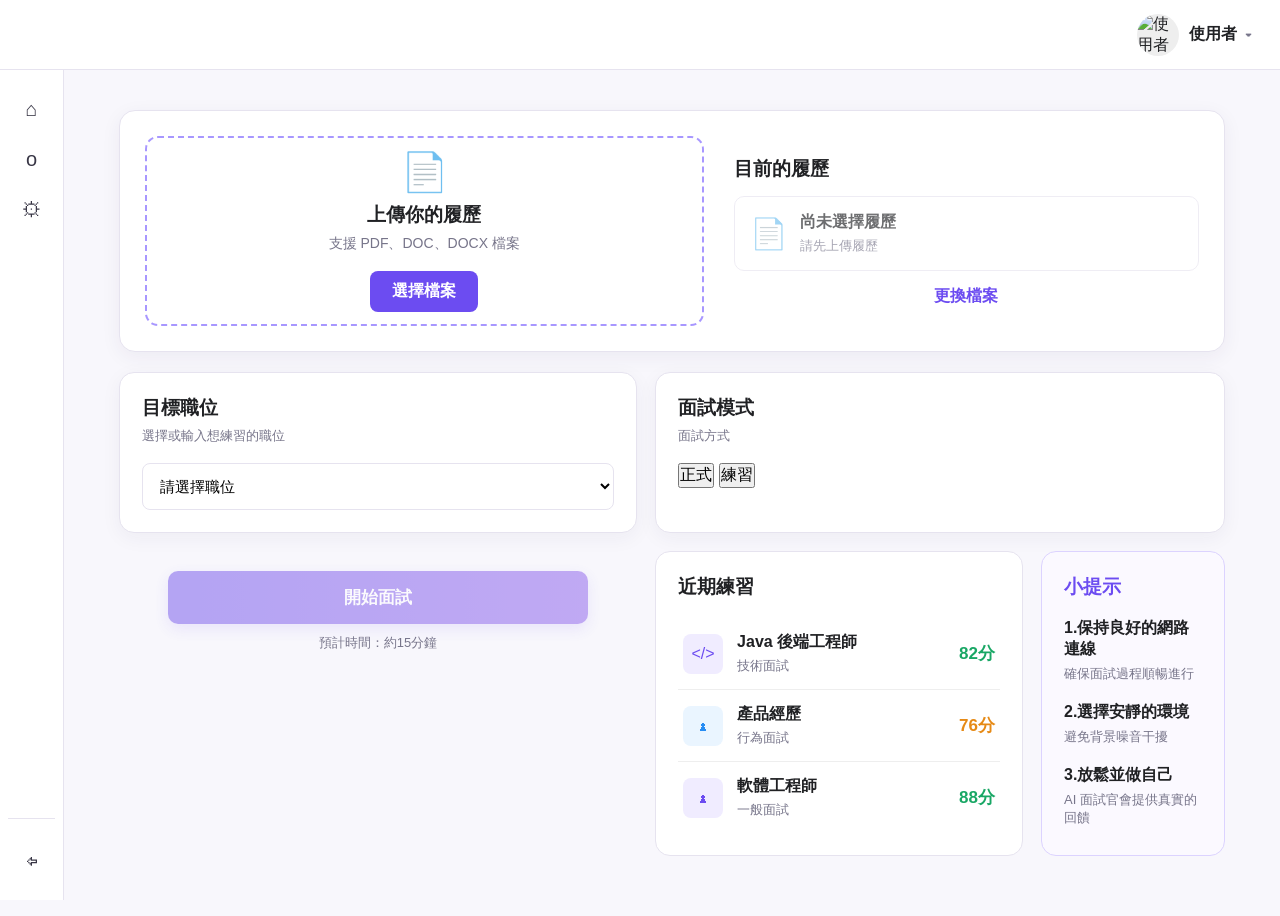
==== commit 17347835: "fix" ====
--- a/main.html
+++ b/main.html
@@ -60,20 +60,6 @@
             </aside>
 
             <main class="dashboard-main">
-                <section class="welcome-section">
-                    <!--<div>
-                        <h1>
-                            Hi, <span id="welcome-name">使用者</span>
-                        </h1>
-                        <h2>
-                            準備黑面試了嗎?
-                        </h2>
-                        <p>
-                            透過AI模擬面試，提升你的表現
-                        </p>
-                    </div>-->
-                </section>
-
                 <section class="resume-card">
                     <div
                         id="resume-drop-zone"
@@ -161,7 +147,30 @@
                                 資料工程師
                         </select>
                     </div>
-
+                    <div class="setting-card mode-card">
+                        <h3>
+                            面試模式
+                        </h3>
+                        <p>
+                            面試方式
+                        </p>
+                        <div class="mode-options">
+                            <button
+                                type="button"
+                                class="mode-btn selected"
+                                data-mode="formal"
+                            >
+                                正式
+                            </button>
+                            <button
+                                type="button"
+                                class="mode-btn"
+                                data-mode="practice"
+                            >
+                                練習
+                            </button>
+                        </div>
+                    </div>
                 <section class="start-interview-section">
                     <button
                         id="start-interview-btn"
--- a/style.css
+++ b/style.css
@@ -1314,3 +1314,29 @@
         display: none;
     }
 }
+
+.field-error{
+    display: block;
+    margin-top: 5px;
+    color: #dc2626;
+    font-size: 13px;
+}
+
+.info-container .input-group input.input-error{
+    border-color: #dc2626;
+    background-color: #fffafa;
+}
+
+.info-container .input-group input.input-success{
+    border-color: #22c55e;
+}
+
+.info-container .input-group input.input-error:focus{
+    border-color: #dc2626;
+    box-shadow: 0 0 0 3px rgba(220, 38, 38, 0.1);
+}
+
+.info-container .input-group input.input-success:focus{
+    border-color: #22c55e;
+    box-shadow: 0 0 0 3px rgba(34, 197, 94, 0.1);
+}
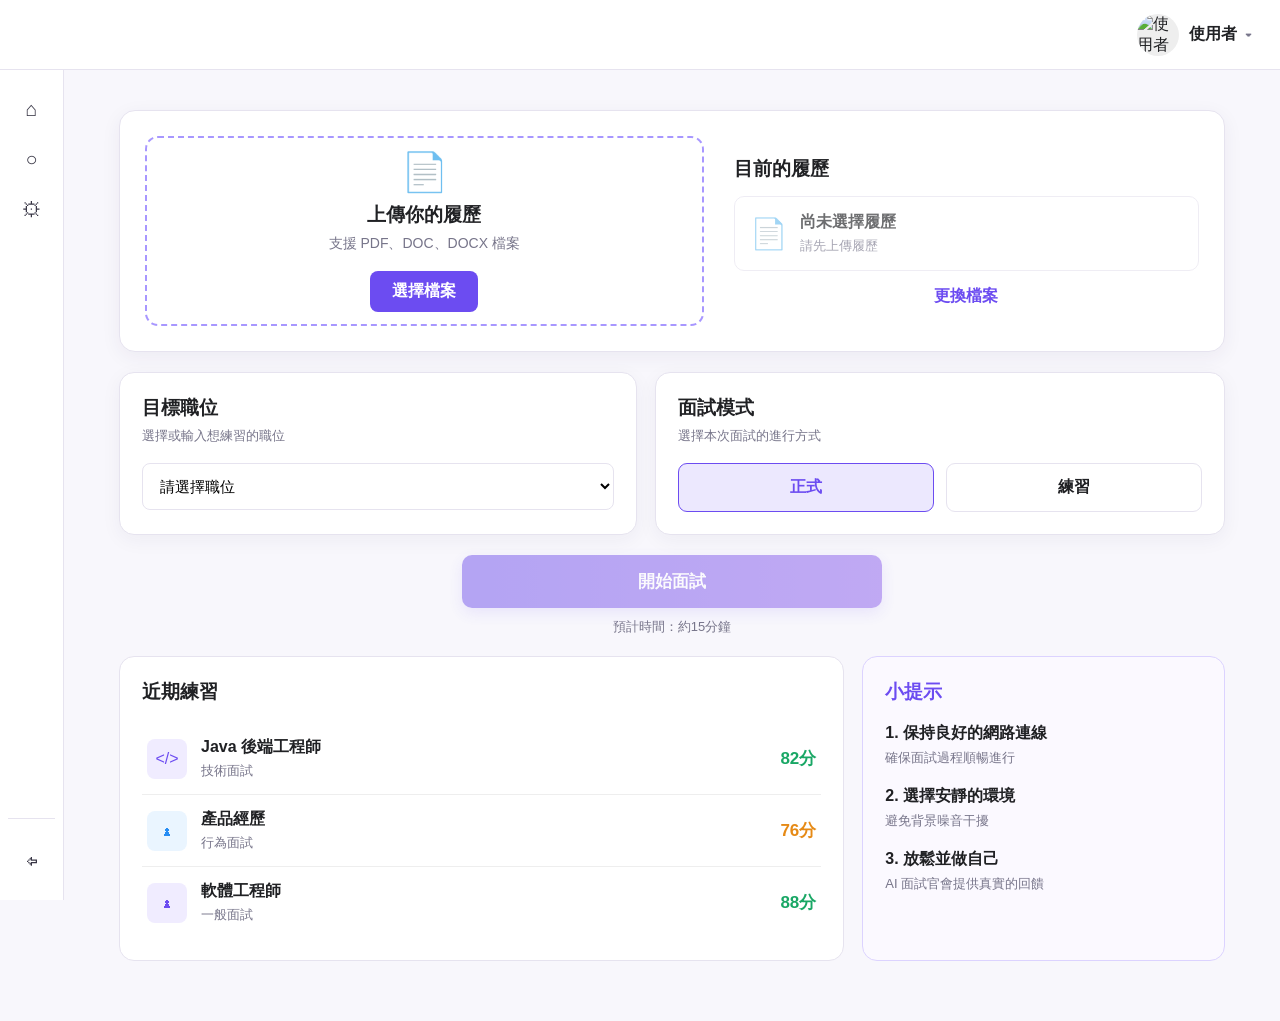
==== commit 6cdc756d: "fix" ====
--- a/main.html
+++ b/main.html
@@ -1,275 +1,209 @@
 <!DOCTYPE html>
 <html lang="zh-tw">
-    <head>
-        <meta charset="UTF-8">
-        <meta name="viewpoint" content="width=device-width, intial-scale=1.0">
-        <title>AI Interview</title>
-        <link rel="stylesheet" href="style.css">
-    </head>
-
-    <body>
-        <div class="app-shell">
-            <header class="app-header">
-                <!--<div class="header-left">
-                </div>-->
-                <div id="user-profile" class="dashboard-user">
-                    <img
-                        id="user-photo"
-                        class="dashboard-user-photo"
-                        src=""
-                        alt="使用者頭像"
+<head>
+    <meta charset="UTF-8">
+    <meta name="viewport" content="width=device-width, initial-scale=1.0">
+    <title>AI Interview</title>
+    <link rel="stylesheet" href="style.css">
+</head>
+<body>
+    <div class="app-shell">
+        <header class="app-header">
+            <div id="user-profile" class="dashboard-user">
+                <img id="user-photo" class="dashboard-user-photo" src="" alt="使用者頭像">
+                <div class="dashboard-user-text">
+                    <span id="user-name">使用者</span>
+                    <span class="user-arrow">▾</span>
+                </div>
+            </div>
+        </header>
+
+        <div id="overlay" class="app-overlay"></div>
+
+        <aside id="sideDrawer" class="app-sidebar">
+            <div class="sidebar-top">
+                <button id="closeBtn" class="sidebar-close" type="button">×</button>
+            </div>
+
+            <nav class="sidebar-menu">
+                <a href="main.html" class="sidebar-item" title="首頁">
+                    <span class="menu-icon">⌂</span>
+                    <span class="menu-text">首頁</span>
+                </a>
+                <a href="#" class="sidebar-item" title="個人資料">
+                    <span class="menu-icon">○</span>
+                    <span class="menu-text">個人資料</span>
+                </a>
+                <a href="#" class="sidebar-item" title="設定">
+                    <span class="menu-icon">⚙</span>
+                    <span class="menu-text">設定</span>
+                </a>
+            </nav>
+
+            <div class="sidebar-bottom">
+                <button id="logout-btn" class="logout-btn" type="button" title="登出">
+                    <span class="menu-icon">⇦</span>
+                    <span class="menu-text">登出</span>
+                </button>
+            </div>
+        </aside>
+
+        <main class="dashboard-main">
+            <section class="resume-card">
+                <div id="resume-drop-zone" class="resume-drop-zone">
+                    <div class="resume-file-icon">📄</div>
+                    <h3>上傳你的履歷</h3>
+                    <p>支援 PDF、DOC、DOCX 檔案</p>
+                    <button id="select-resume-btn" class="primary-small-btn" type="button">選擇檔案</button>
+                    <input type="file" id="resume-file" accept=".pdf,.doc,.docx">
+                </div>
+
+                <div class="current-resume">
+                    <h3>目前的履歷</h3>
+                    <div id="resume-preview" class="resume-preview empty">
+                        <div class="resume-preview-icon">📄</div>
+                        <div class="resume-preview-info">
+                            <strong id="resume-file-name">尚未選擇履歷</strong>
+                            <span id="resume-file-size">請先上傳履歷</span>
+                        </div>
+                        <span id="resume-check" class="resume-check"></span>
+                    </div>
+                    <button id="change-resume-btn" class="change-file-btn" type="button">更換檔案</button>
+                </div>
+            </section>
+
+            <section class="interview-settings">
+                <div class="setting-card">
+                    <h3>目標職位</h3>
+                    <p>選擇或輸入想練習的職位</p>
+                    <select id="target-role">
+                        <option value="">請選擇職位</option>
+                        <option value="Java 後端工程師">Java 後端工程師</option>
+                        <option value="前端工程師">前端工程師</option>
+                        <option value="軟體工程師">軟體工程師</option>
+                        <option value="資料工程師">資料工程師</option>
+                    </select>
+                </div>
+
+                <div class="setting-card mode-card">
+                    <h3>面試模式</h3>
+                    <p>選擇本次面試的進行方式</p>
+                    <div class="mode-options">
+                        <button type="button" class="mode-btn selected" data-mode="formal">正式</button>
+                        <button type="button" class="mode-btn" data-mode="practice">練習</button>
+                    </div>
+                </div>
+            </section>
+
+            <section class="start-interview-section">
+                <button id="start-interview-btn" class="start-interview-btn" type="button" disabled>開始面試</button>
+                <p>預計時間：約15分鐘</p>
+            </section>
+
+            <section class="dashboard-bottom-grid">
+                <div class="recent-card">
+                    <h3>近期練習</h3>
+                    <div class="practice-item">
+                        <div class="practice-icon">&lt;/&gt;</div>
+                        <div class="practice-info">
+                            <strong>Java 後端工程師</strong>
+                            <span>技術面試</span>
+                        </div>
+                        <div class="practice-score good">82分</div>
+                    </div>
+                    <div class="practice-item">
+                        <div class="practice-icon blue">♟</div>
+                        <div class="practice-info">
+                            <strong>產品經歷</strong>
+                            <span>行為面試</span>
+                        </div>
+                        <div class="practice-score normal">76分</div>
+                    </div>
+                    <div class="practice-item">
+                        <div class="practice-icon">♟</div>
+                        <div class="practice-info">
+                            <strong>軟體工程師</strong>
+                            <span>一般面試</span>
+                        </div>
+                        <div class="practice-score good">88分</div>
+                    </div>
+                </div>
+
+                <div class="tips-card">
+                    <h3>小提示</h3>
+                    <div class="tip">
+                        <strong>1. 保持良好的網路連線</strong>
+                        <span>確保面試過程順暢進行</span>
+                    </div>
+                    <div class="tip">
+                        <strong>2. 選擇安靜的環境</strong>
+                        <span>避免背景噪音干擾</span>
+                    </div>
+                    <div class="tip">
+                        <strong>3. 放鬆並做自己</strong>
+                        <span>AI 面試官會提供真實的回饋</span>
+                    </div>
+                </div>
+            </section>
+        </main>
+    <!-- 練習模式設定視窗 -->
+        <div
+            id="practice-modal"
+            class="practice-modal-overlay"
+        >
+            <div class="practice-modal">
+                <div class="practice-modal-header">
+                    <h2>練習模式設定</h2>
+                    <button
+                        id="practice-modal-close"
+                        class="practice-modal-close"
+                        type="button"
                     >
-                    <div class="dashboard-user-text">
-                        <span id="user-name">
-                            使用者
-                        </span>
-                        <span class="user-arrow">
-                            ▾
-                        </span>
-                    </div>
-            </header>
-            <div id="overlay" class="app-overlay">
-
-            </div>
-            <aside id="sideDrawer" class="app-sidebar">
-                <div class="sidebar-top">
-                    <button id="closeBtn" class="sidebar-close">
-                        x
+                        ×
                     </button>
                 </div>
-                <nav class="sidebar-menu">
-                    <a href="main.html" class="sidebar-item" title="首頁">
-                        <span class="menu-icon">⌂</span>
-                        <span class="menu-text">首頁</span>
-                    </a>
-                    <a href="#" class="sidebar-item" title="個人資料">
-                        <span class="menu-icon">o</span>
-                        <span class="menu-text">個人資料</span>
-                    </a>
-                    <a href="#" class="sidebar-item" title="設定">
-                        <span class="menu-icon">⚙</span>
-                        <span class="menu-text">設定</span>
-                    </a>
-                </nav>
-                <div class="sidebar-bottom">
-                    <button id="logout-btn" class="logout-btn" title="登出">
-                        <span class="menu-icon">⇦</span>
-                        <span class="menu-text">登出</span>
-                    </button>
-                </div>
-            </aside>
-
-            <main class="dashboard-main">
-                <section class="resume-card">
-                    <div
-                        id="resume-drop-zone"
-                        class="resume-drop-zone"
-                    >
-                        <div class="resume-file-icon">
-                            📄
-                        </div>
-                        <h3>
-                            上傳你的履歷
-                        </h3>
-                        <p>
-                            支援 PDF、DOC、DOCX 檔案
-                        </p>
-                        <button
-                            id="select-resume-btn"
-                            class="primary-small-btn"
-                            type="buttom"
-                        >
-                            選擇檔案
-                        </button>
-                        <input
-                            type="file"
-                            id="resume-file"
-                            accept=".pdf,.doc,.docx"
-                        >
-                    </div>
-                    <div class="current-resume">
-                        <h3>
-                            目前的履歷
-                        </h3>
-                        <div
-                            id="resume-preview"
-                            class="resume-preview empty"
-                        >
-                            <div class="resume-preview-icon">
-                                📄
-                            </div>
-                            <div class="resume-preview-info">
-                                <strong id="resume-file-name">
-                                    尚未選擇履歷
-                                </strong>
-                                <span id="resume-file-size">
-                                    請先上傳履歷
-                                </span>
-                            </div>
-                            <span
-                                id="resume-check"
-                                class="resume-check"
-                            >
-                            </span>
-                        </div>
-                        <button
-                            id="change-resume-btn"
-                            class="change-file-btn"
-                            type="botton"
-                        >
-                            更換檔案
-                        </button>
-                    </div>
-                </section>
-
-                <section class="interview-settings">
-                    <div class="setting-card">
-                        <h3>
-                            目標職位
-                        </h3>
-                        <p>
-                            選擇或輸入想練習的職位
-                        </p>
-                        <select id="target-role">
-                            <option value="">
-                                請選擇職位
-                            </option>
-                            <option value="Java 後端工程師">
-                                Java 後端工程師
-                            </option>
-                            <option value="前端工程師">
-                                前端工程師
-                            </option>
-                            <option value="軟體工程師">
-                                軟體工程師
-                            </option>
-                            <option value="資料工程師">
-                                資料工程師
-                        </select>
-                    </div>
-                    <div class="setting-card mode-card">
-                        <h3>
-                            面試模式
-                        </h3>
-                        <p>
-                            面試方式
-                        </p>
-                        <div class="mode-options">
-                            <button
-                                type="button"
-                                class="mode-btn selected"
-                                data-mode="formal"
-                            >
-                                正式
-                            </button>
-                            <button
-                                type="button"
-                                class="mode-btn"
-                                data-mode="practice"
-                            >
-                                練習
-                            </button>
-                        </div>
-                    </div>
-                <section class="start-interview-section">
-                    <button
-                        id="start-interview-btn"
-                        class="start-interview-btn"
-                        disabled
-                    >
-                        開始面試
-                    </button>
-                    <p>
-                        預計時間：約15分鐘
-                    </p>
-                </section>
-
-                <section class="dashboard-botton-grid">
-                    <div class="recent-card">
-                        <h3>
-                            近期練習
-                        </h3>
-                        <div class="practice-item">
-                            <div class="practice-icon">
-                                &lt;/&gt;
-                            </div>
-                            <div class="practice-info">
-                                <strong>
-                                    Java 後端工程師
-                                </strong>
-                                <span>
-                                    技術面試
-                                </span>
-                            </div>
-                            <div class="practice-score good">
-                                82分
-                            </div>
-                        </div>
-                        <div class="practice-item">
-                            <div class="practice-icon blue">
-                                ♟
-                            </div>
-                            <div class="practice-info">
-                                <strong>
-                                    產品經歷
-                                </strong>
-                                <span>
-                                    行為面試
-                                </span>
-                            </div>
-                            <div class="practice-score normal">
-                                76分
-                            </div>
-                        </div>
-                        <div class="practice-item">
-                            <div class="practice-icon">
-                                ♟
-                            </div>
-                            <div class="practice-info">
-                                <strong>
-                                    軟體工程師
-                                </strong>
-                                <span>
-                                    一般面試
-                                </span>
-                            </div>
-                            <div class="practice-score good">
-                                88分
-                            </div>
-                        </div>
-                    </div>
-                    <div class="tips-card">
-                        <h3>
-                            小提示
-                        </h3>
-                        <div class="tip">
-                            <strong>
-                                1.保持良好的網路連線
-                            </strong>
-                            <span>
-                                確保面試過程順暢進行
-                            </span>
-                        </div>
-                        <div class="tip">
-                            <strong>
-                                2.選擇安靜的環境
-                            </strong>
-                            <span>
-                                避免背景噪音干擾
-                            </span>
-                        </div>
-                        <div class="tip">
-                            <strong>
-                                3.放鬆並做自己
-                            </strong>
-                            <span>
-                                AI 面試官會提供真實的回饋
-                            </span>
-                        </div>
-                    </div>
-                </section>
-            </main>
+                <div class="practice-setting">
+                    <label for="practice-style">
+                        風格
+                    </label>
+                    <select id="practice-style">
+                        <option value="normal">
+                            一般
+                        </option>
+                        <option value="friendly">
+                            友善
+                        </option>
+                        <option value="strict">
+                            嚴格
+                        </option>
+                    </select>
+                </div>
+                <div class="practice-setting">
+                    <label for="practice-time">
+                        時間
+                    </label>
+                    <select id="practice-time">
+                        <option value="5">
+                            5 分鐘
+                        </option>
+                        <option value="10" selected>
+                            10 分鐘
+                        </option>
+                        <option value="15">
+                            15 分鐘
+                        </option>
+                    </select>
+                </div>
+                <button
+                    id="practice-confirm-btn"
+                    class="practice-confirm-btn"
+                    type="button"
+                >
+                    完成
+                </button>
+            </div>
         </div>
-        <script type="module" src="script.js"></script>
-    </body>
-</html>+    </div>
+    <script type="module" src="script.js"></script>
+</body>
+</html>
--- a/style.css
+++ b/style.css
@@ -1339,4 +1339,199 @@
 .info-container .input-group input.input-success:focus{
     border-color: #22c55e;
     box-shadow: 0 0 0 3px rgba(34, 197, 94, 0.1);
+}
+/* =========================
+   面試模式按鈕
+   ========================= */
+
+.mode-options {
+    display: grid;
+    grid-template-columns: 1fr 1fr;
+    gap: 12px;
+}
+
+.mode-btn {
+    padding: 13px;
+    border: 1px solid var(--border);
+    border-radius: 9px;
+    background: var(--surface);
+    color: var(--text-main);
+    font-weight: 700;
+    cursor: pointer;
+    transition:
+        background-color 0.2s ease,
+        border-color 0.2s ease,
+        color 0.2s ease,
+        transform 0.2s ease;
+}
+
+.mode-btn:hover {
+    background: rgba(108, 76, 241, 0.07);
+    border-color: #a996ff;
+}
+
+.mode-btn.selected {
+    background: rgba(108, 76, 241, 0.13);
+    border-color: var(--purple);
+    color: var(--purple);
+}
+
+.mode-btn:active {
+    transform: scale(0.98);
+}
+
+
+/* =========================
+   練習模式彈出視窗
+   ========================= */
+
+.practice-modal-overlay {
+    position: fixed;
+    inset: 0;
+    z-index: 3000;
+    display: flex;
+    align-items: center;
+    justify-content: center;
+    padding: 20px;
+    background: rgba(30, 27, 45, 0.32);
+    backdrop-filter: blur(5px);
+    opacity: 0;
+    visibility: hidden;
+    transition:
+        opacity 0.25s ease,
+        visibility 0.25s ease;
+}
+
+
+/* 顯示彈窗 */
+
+.practice-modal-overlay.show {
+    opacity: 1;
+    visibility: visible;
+}
+
+
+/* 小視窗 */
+
+.practice-modal {
+    width: 420px;
+    max-width: 100%;
+    padding: 26px;
+    background: rgba(255, 255, 255, 0.93);
+    border: 1px solid rgba(108, 76, 241, 0.18);
+    border-radius: 16px;
+    box-shadow:
+        0 20px 50px rgba(40, 35, 70, 0.18);
+    backdrop-filter: blur(14px);
+    transform:
+        translateY(15px)
+        scale(0.97);
+    transition:
+        transform 0.25s ease;
+}
+
+
+.practice-modal-overlay.show
+.practice-modal {
+    transform:
+        translateY(0)
+        scale(1);
+}
+
+
+/* 標題列 */
+
+.practice-modal-header {
+    display: flex;
+    align-items: center;
+    justify-content: space-between;
+    margin-bottom: 24px;
+}
+
+.practice-modal-header h2 {
+    font-size: 21px;
+    color: var(--text-main);
+}
+
+
+/* X */
+
+.practice-modal-close {
+    width: 34px;
+    height: 34px;
+    border: none;
+    border-radius: 8px;
+    background: transparent;
+    color: var(--text-secondary);
+    font-size: 25px;
+    cursor: pointer;
+    transition:
+        background-color 0.2s ease,
+        color 0.2s ease;
+}
+
+.practice-modal-close:hover {
+    background: rgba(108, 76, 241, 0.1);
+    color: var(--purple);
+}
+
+
+/* 風格 / 時間 */
+
+.practice-setting {
+    display: flex;
+    flex-direction: column;
+    gap: 8px;
+    margin-bottom: 20px;
+}
+
+.practice-setting label {
+    font-weight: 700;
+    color: var(--text-main);
+}
+
+.practice-setting select {
+    width: 100%;
+    padding: 12px 13px;
+    border: 1px solid var(--border);
+    border-radius: 9px;
+    background: rgba(255, 255, 255, 0.9);
+    color: var(--text-main);
+    font-size: 15px;
+    outline: none;
+    transition:
+        border-color 0.2s ease,
+        box-shadow 0.2s ease;
+}
+
+.practice-setting select:focus {
+    border-color: var(--purple);
+    box-shadow:
+        0 0 0 3px
+        rgba(108, 76, 241, 0.1);
+}
+
+
+/* 完成 */
+
+.practice-confirm-btn {
+    width: 100%;
+    padding: 12px;
+    border: none;
+    border-radius: 9px;
+    background: var(--purple);
+    color: #ffffff;
+    font-weight: 700;
+    cursor: pointer;
+    transition:
+        background-color 0.2s ease,
+        transform 0.2s ease;
+}
+
+.practice-confirm-btn:hover {
+    background: var(--purple-dark);
+}
+
+.practice-confirm-btn:active {
+    transform: scale(0.98);
 }
